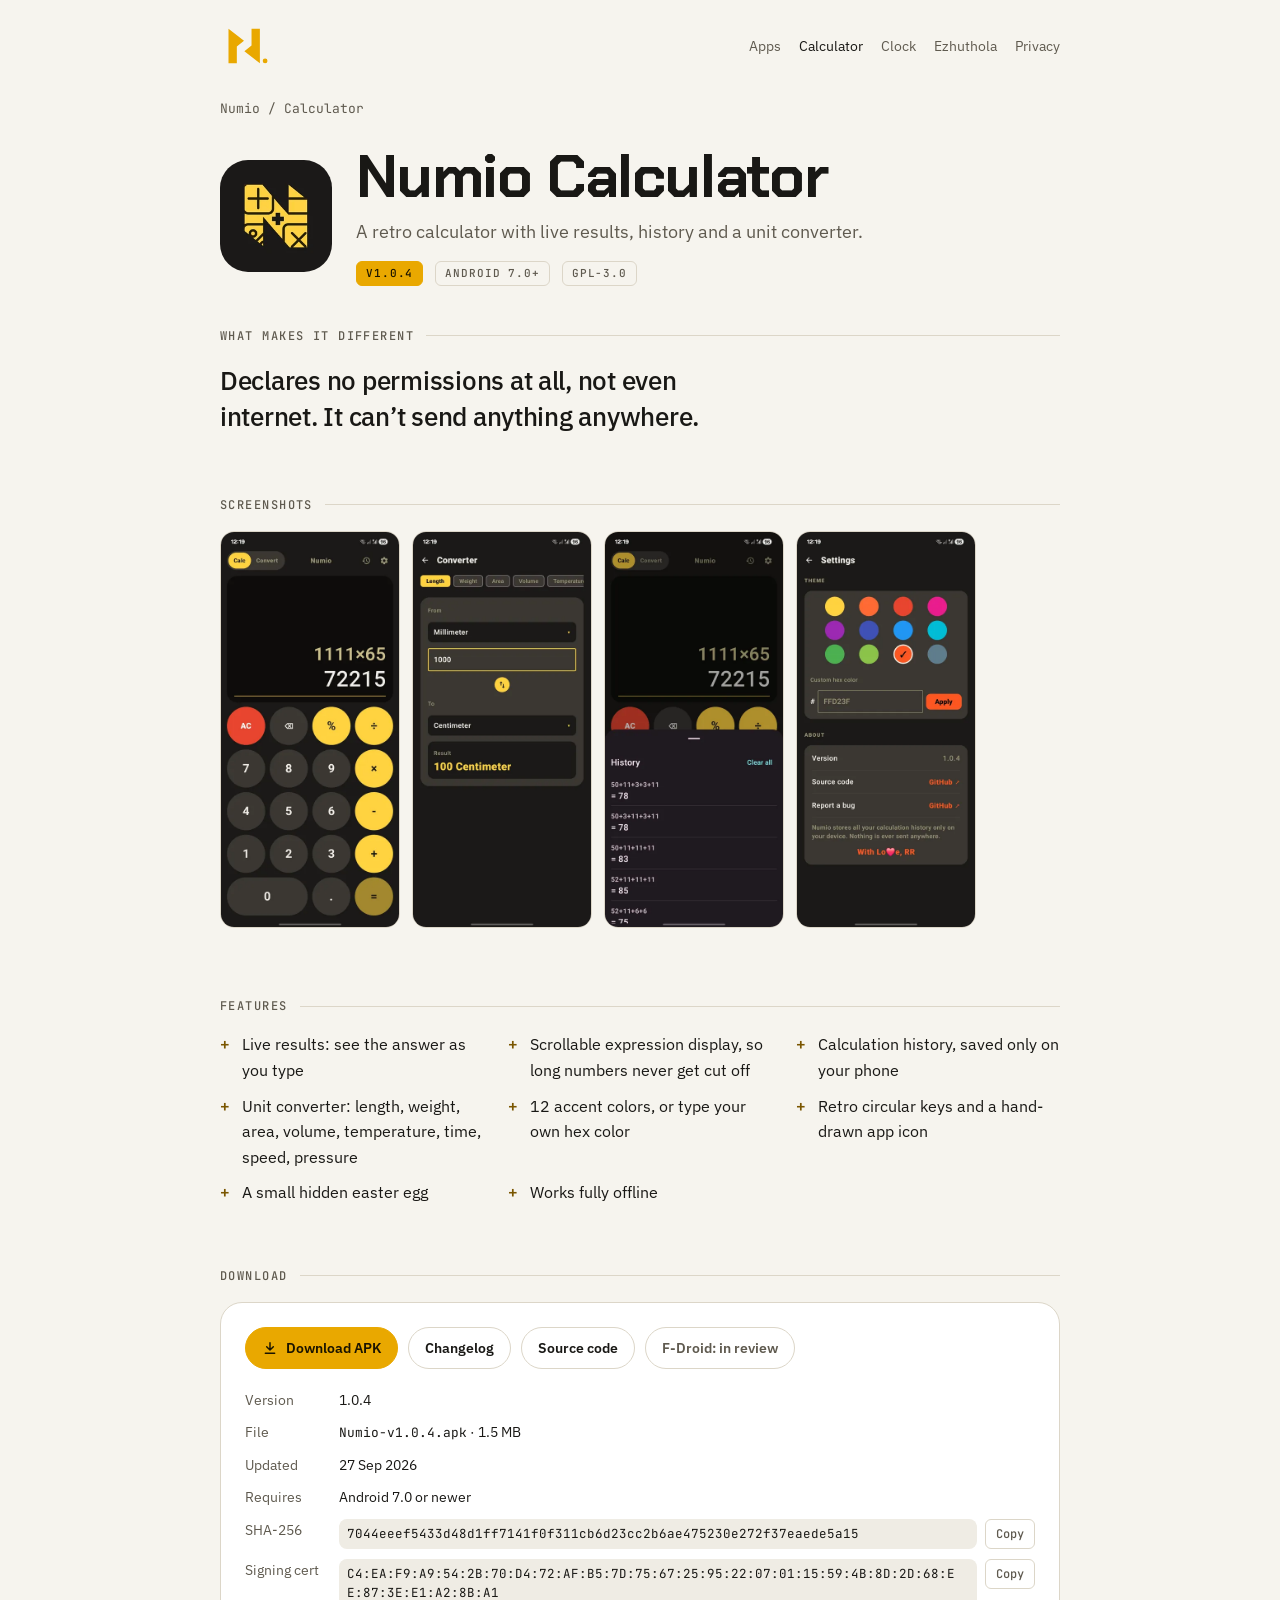
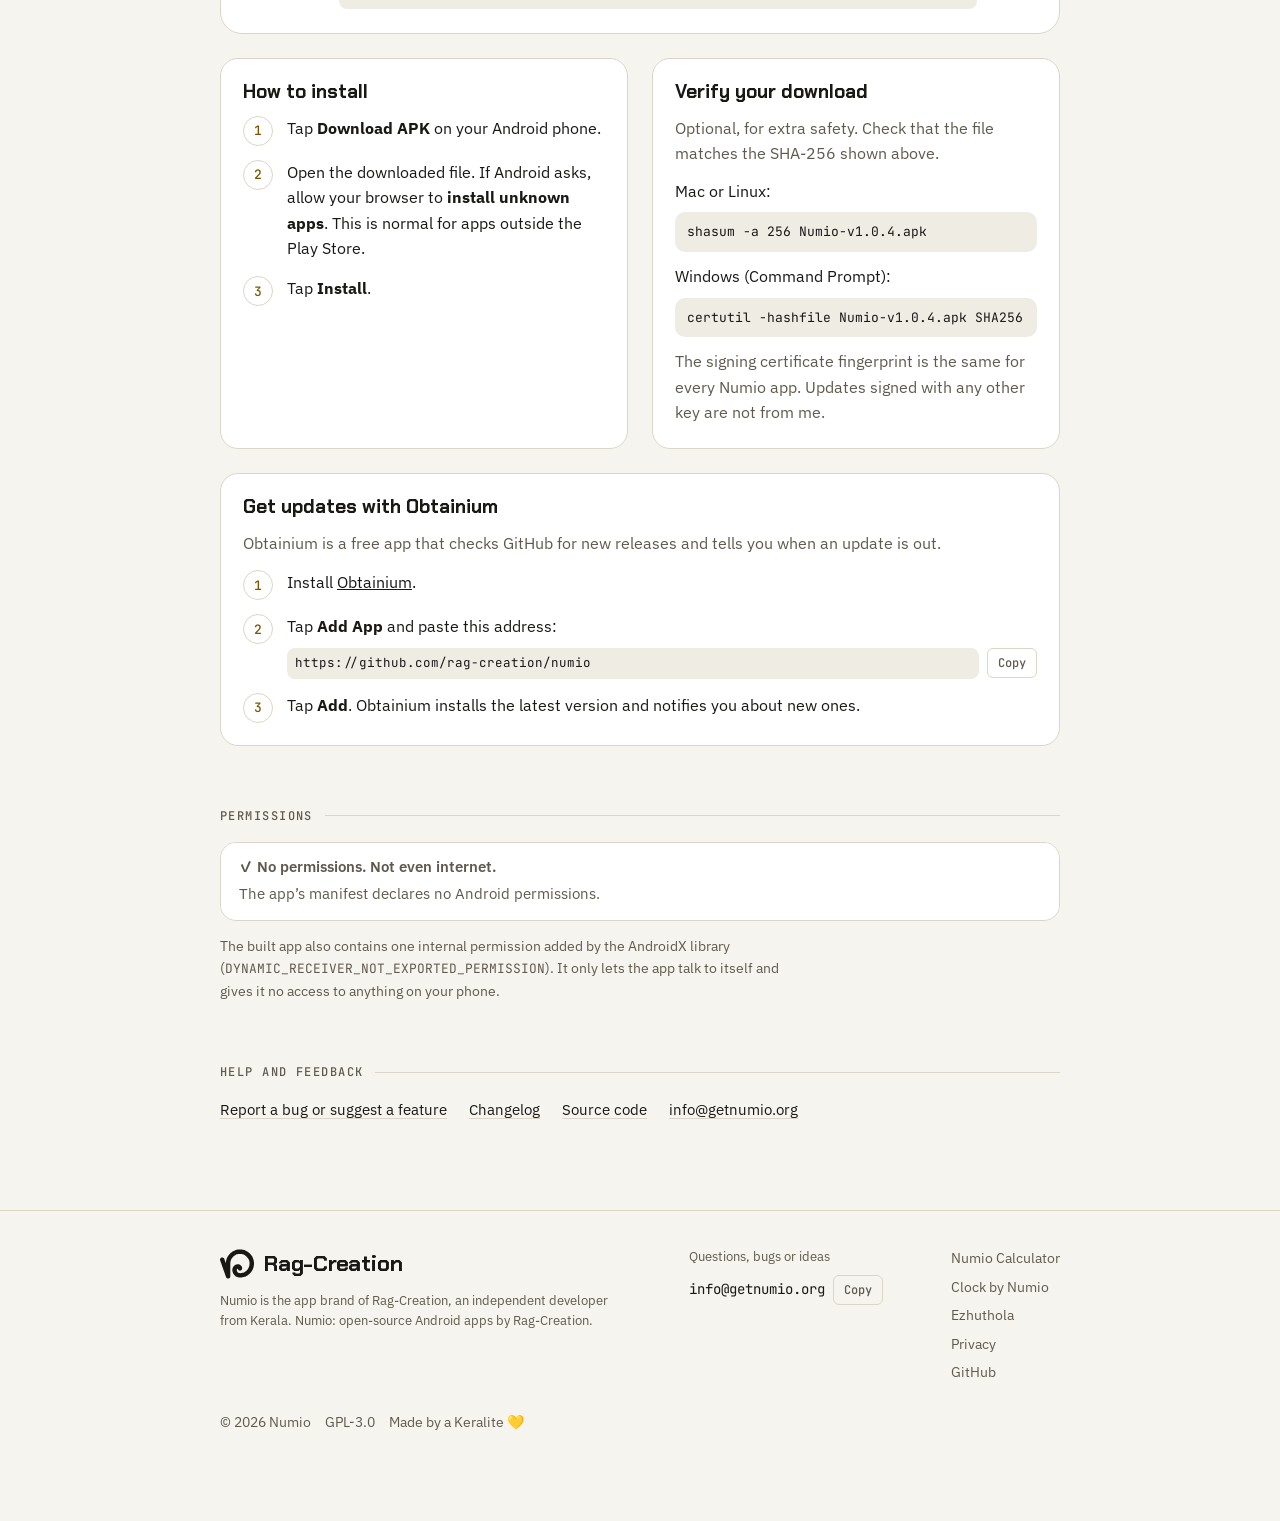
==== calculator/index.html @ f3ed6043 "Site v2: app pages, privacy, checksums, self-hosted fonts" ====
<!doctype html>
<html lang="en">
<head>
<meta charset="utf-8">
<meta name="viewport" content="width=device-width, initial-scale=1, viewport-fit=cover">
<title>Numio Calculator · Numio</title>
<meta name="description" content="A retro calculator with a dark unibody design and a yellow glow. Live results as you type, full history, and a unit converter built in. No ads, no tracking, open source (GPL-3.0).">
<meta name="theme-color" content="#0f0f0e">
<link rel="canonical" href="https://getnumio.org/calculator/">
<link rel="icon" href="/favicon.svg" type="image/svg+xml">
<link rel="icon" href="/favicon.ico" sizes="32x32">
<link rel="apple-touch-icon" href="/apple-touch-icon.png">
<meta property="og:type" content="website">
<meta property="og:site_name" content="Numio">
<meta property="og:title" content="Numio Calculator · Numio">
<meta property="og:description" content="A retro calculator with a dark unibody design and a yellow glow. Live results as you type, full history, and a unit converter built in. No ads, no tracking, open source (GPL-3.0).">
<meta property="og:url" content="https://getnumio.org/calculator/">
<meta property="og:image" content="https://getnumio.org/assets/img/og.png">
<meta property="og:image:width" content="1200">
<meta property="og:image:height" content="630">
<meta property="og:image:alt" content="Numio logo: open-source Android apps, no ads, no tracking">
<meta name="twitter:card" content="summary_large_image">
<meta name="twitter:title" content="Numio Calculator · Numio">
<meta name="twitter:description" content="A retro calculator with a dark unibody design and a yellow glow. Live results as you type, full history, and a unit converter built in. No ads, no tracking, open source (GPL-3.0).">
<meta name="twitter:image" content="https://getnumio.org/assets/img/og.png">
<link rel="preload" href="/assets/fonts/chakra-petch-700.woff" as="font" type="font/woff" crossorigin><link rel="preload" href="/assets/fonts/ibm-plex-sans.woff" as="font" type="font/woff" crossorigin>
<link rel="stylesheet" href="/assets/site.css">
<script type="application/ld+json">{"@context": "https://schema.org", "@type": "SoftwareApplication", "name": "Numio Calculator", "operatingSystem": "Android 7.0+", "applicationCategory": "UtilitiesApplication", "description": "A retro calculator with a dark unibody design and a yellow glow. Live results as you type, full history, and a unit converter built in.", "url": "https://getnumio.org/calculator/", "license": "https://www.gnu.org/licenses/gpl-3.0.html", "author": {"@type": "Person", "name": "Rag-Creation", "url": "https://github.com/rag-creation"}, "offers": {"@type": "Offer", "price": "0", "priceCurrency": "USD"}, "softwareVersion": "1.0.4", "downloadUrl": "https://github.com/rag-creation/numio/releases/latest", "fileSize": "1.5 MB", "image": "https://getnumio.org/assets/img/calculator.webp", "screenshot": ["https://getnumio.org/assets/img/calculator-1.webp", "https://getnumio.org/assets/img/calculator-2.webp", "https://getnumio.org/assets/img/calculator-3.webp", "https://getnumio.org/assets/img/calculator-4.webp"]}</script>
</head>
<body>
<a class="skip" href="#main">Skip to content</a>
<div class="wrap">
  <header class="top">
    <a class="mark" href="/" aria-label="Numio home"><svg class="nmark" viewBox="0 0 1000 1000" aria-hidden="true"><polygon points="151.7,190 428.4,404.2 300.7,507 300.7,810 151.7,810" fill="var(--amber)"/><polygon points="712.1,810 435.4,595.8 563.1,493 563.1,190 712.1,190" fill="var(--amber)"/><circle cx="805.7" cy="767.4" r="42.6" fill="var(--amber)"/></svg></a>
    <nav aria-label="Main">
      <a href="/#apps">Apps</a>
      <a href="/calculator/" aria-current="page">Calculator</a>
      <a href="/clock/">Clock</a>
      <a href="/ezhuthola/">Ezhuthola</a>
      <a href="/privacy/">Privacy</a>
    </nav>
  </header>
</div>
<main id="main">
<div class="wrap">
  <p class="crumbs"><a href="/">Numio</a> / Calculator</p>
  <section class="apphero" aria-labelledby="app-title">
    <img src="/assets/img/calculator.webp" alt="Numio Calculator app icon" width="112" height="112">
    <div>
      <h1 id="app-title">Numio Calculator</h1>
      <p>A retro calculator with live results, history and a unit converter.</p>
      <div class="app-head"><span class="status live">v1.0.4</span><span class="status">Android 7.0+</span><span class="status">GPL-3.0</span></div>
    </div>
  </section>

  <section class="block" aria-labelledby="diff-label">
    <h2 class="section-label" id="diff-label">What makes it different</h2>
    <p class="lede" style="margin:0;max-width:40ch">Declares no permissions at all, not even internet. It can’t send anything anywhere.</p>
  </section>

  <section class="block" aria-labelledby="shots-label">
    <h2 class="section-label" id="shots-label">Screenshots</h2>
    <div class="shots" tabindex="0" aria-label="Screenshots, scroll sideways"><img src="/assets/img/calculator-1.webp" alt="Calculator showing a sum with the live result above the round keys" width="432" height="960" loading="lazy"><img src="/assets/img/calculator-2.webp" alt="Calculation history screen listing earlier sums" width="432" height="960" loading="lazy"><img src="/assets/img/calculator-3.webp" alt="Unit converter screen" width="432" height="960" loading="lazy"><img src="/assets/img/calculator-4.webp" alt="Settings screen with the accent color picker" width="432" height="960" loading="lazy"></div>
  </section>

  <section class="block" aria-labelledby="feat-label">
    <h2 class="section-label" id="feat-label">Features</h2>
    <ul class="featlist"><li>Live results: see the answer as you type</li><li>Scrollable expression display, so long numbers never get cut off</li><li>Calculation history, saved only on your phone</li><li>Unit converter: length, weight, area, volume, temperature, time, speed, pressure</li><li>12 accent colors, or type your own hex color</li><li>Retro circular keys and a hand-drawn app icon</li><li>A small hidden easter egg</li><li>Works fully offline</li></ul>
  </section>

  <section class="block" id="download" aria-labelledby="dl-label">
    <h2 class="section-label" id="dl-label">Download</h2>
    <div class="dl">
      <div class="actions">
        <a class="btn primary" href="https://github.com/rag-creation/numio/releases/latest" target="_blank" rel="noopener"><svg viewBox="0 0 24 24" fill="none" stroke="currentColor" stroke-width="2.2" stroke-linecap="round" stroke-linejoin="round" aria-hidden="true"><path d="M12 4v11M7 10l5 5 5-5M5 20h14"/></svg>Download APK</a>
        <a class="btn" href="https://github.com/rag-creation/numio/releases" target="_blank" rel="noopener">Changelog</a>
        <a class="btn" href="https://github.com/rag-creation/numio" target="_blank" rel="noopener">Source code</a>
        <span class="btn ghost" aria-disabled="true">F-Droid: in review</span>
      </div>
      <dl class="facts">
        <dt>Version</dt><dd>1.0.4</dd>
        <dt>File</dt><dd><code>Numio-v1.0.4.apk</code> · 1.5 MB</dd>
        <dt>Updated</dt><dd>27 Sep 2026</dd>
        <dt>Requires</dt><dd>Android 7.0 or newer</dd>
        <dt>SHA-256</dt><dd><div class="hash"><code id="sha-calculator">7044eeef5433d48d1ff7141f0f311cb6d23cc2b6ae475230e272f37eaede5a15</code><button class="copy" data-copy="sha-calculator" type="button">Copy</button></div></dd>
        <dt>Signing cert</dt><dd><div class="hash"><code id="cert-calculator">C4:EA:F9:A9:54:2B:70:D4:72:AF:B5:7D:75:67:25:95:22:07:01:15:59:4B:8D:2D:68:EE:87:3E:E1:A2:8B:A1</code><button class="copy" data-copy="cert-calculator" type="button">Copy</button></div></dd>
      </dl>
    </div>
    <div class="twocol" style="margin-top:24px">
        <div class="card">
          <h3>How to install</h3>
          <ol class="steps">
            <li><div>Tap <strong>Download APK</strong> on your Android phone.</div></li>
            <li><div>Open the downloaded file. If Android asks, allow your browser to <strong>install unknown apps</strong>. This is normal for apps outside the Play Store.</div></li>
            <li><div>Tap <strong>Install</strong>.</div></li>
          </ol>
        </div>
        <div class="card">
          <h3>Verify your download</h3>
          <p class="muted">Optional, for extra safety. Check that the file matches the SHA-256 shown above.</p>
          <p style="margin-top:12px">Mac or Linux:</p>
          <pre class="cmd">shasum -a 256 Numio-v1.0.4.apk</pre>
          <p style="margin-top:12px">Windows (Command Prompt):</p>
          <pre class="cmd">certutil -hashfile Numio-v1.0.4.apk SHA256</pre>
          <p class="muted" style="margin-top:12px">The signing certificate fingerprint is the same for every Numio app. Updates signed with any other key are not from me.</p>
        </div>
    </div>
    <div class="twocol" style="margin-top:24px">
        <div class="card">
          <h3>Get updates with Obtainium</h3>
          <p class="muted">Obtainium is a free app that checks GitHub for new releases and tells you when an update is out.</p>
          <ol class="steps" style="margin-top:14px">
            <li><div>Install <a href="https://github.com/ImranR98/Obtainium" target="_blank" rel="noopener">Obtainium</a>.</div></li>
            <li><div>Tap <strong>Add App</strong> and paste this address:
              <div class="hash" style="margin-top:8px"><code id="obt-calculator">https://github.com/rag-creation/numio</code><button class="copy" data-copy="obt-calculator" type="button">Copy</button></div></div></li>
            <li><div>Tap <strong>Add</strong>. Obtainium installs the latest version and notifies you about new ones.</div></li>
          </ol>
        </div>
    </div>
  </section>

  <section class="block" id="permissions" aria-labelledby="perm-label">
    <h2 class="section-label" id="perm-label">Permissions</h2>
    <div class="perms"><div class="perm none"><p class="badge-ok">✓ No permissions. Not even internet.</p><p>The app’s manifest declares no Android permissions.</p></div></div><p class="note">The built app also contains one internal permission added by the AndroidX library (<code>DYNAMIC_RECEIVER_NOT_EXPORTED_PERMISSION</code>). It only lets the app talk to itself and gives it no access to anything on your phone.</p>
  </section>

  

  <section class="block" aria-labelledby="help-label">
    <h2 class="section-label" id="help-label">Help and feedback</h2>
    <div class="linkrow">
      <a href="https://github.com/rag-creation/numio/issues/new" target="_blank" rel="noopener">Report a bug or suggest a feature</a>
      <a href="https://github.com/rag-creation/numio/releases" target="_blank" rel="noopener">Changelog</a>
      <a href="https://github.com/rag-creation/numio" target="_blank" rel="noopener">Source code</a>
      <a href="mailto:info@getnumio.org">info@getnumio.org</a>
    </div>
  </section>
</div>
</main>
<footer id="contact">
  <div class="wrap">
    <div class="foot">
      <div class="foot-col">
        <a class="mark" href="https://github.com/rag-creation" target="_blank" rel="noopener" aria-label="Rag-Creation on GitHub"><svg class="flick" viewBox="0 0 200 200" aria-hidden="true"><path d="M116.6 14.5C115.4 14.5 114.1 14.6 112.8 14.6C111.5 14.7 110.2 14.7 109 14.9C107.7 15 106.4 15.2 105.2 15.4C103.9 15.5 102.6 15.6 101.4 15.8C100.1 16 98.9 16.4 97.6 16.7C96.4 16.9 95.1 17.2 93.9 17.5C92.6 17.9 91.4 18.3 90.2 18.8C89 19.2 87.8 19.7 86.7 20.2C85.5 20.7 84.3 21.2 83.1 21.7C82 22.2 80.8 22.7 79.6 23.3C78.5 23.9 77.4 24.5 76.3 25.1C75.2 25.8 74.1 26.5 73 27.2C71.9 27.9 70.9 28.6 69.8 29.3C68.8 30.1 67.8 30.9 66.8 31.7C65.8 32.5 64.8 33.3 63.8 34.1C62.9 34.9 61.9 35.8 61 36.7C60.1 37.6 59.2 38.5 58.3 39.4C57.4 40.3 56.5 41.3 55.6 42.2C54.8 43.2 54 44.1 53.1 45.1C52.3 46.1 51.6 47.2 50.8 48.2C50 49.2 49.2 50.2 48.5 51.3C47.8 52.3 47.1 53.4 46.4 54.5C45.8 55.6 45.1 56.7 44.5 57.8C43.9 58.9 43.3 60.1 42.8 61.2C42.2 62.4 41.6 63.5 41.1 64.7C40.6 65.9 40.2 67.1 39.8 68.3C39.3 69.5 38.8 70.7 38.4 71.9C38.1 73.1 37.7 74.4 37.4 75.6C37.1 76.8 36.8 78.1 36.5 79.3C36.3 80.6 36.1 81.9 35.9 83.1C35.7 84.4 35.5 85.6 35.3 86.9C35.1 88.2 35.2 89.6 34.9 90.7C34.6 91.8 34 93.6 33.6 93.4C33.1 93.3 32.7 91.1 32.2 89.9C31.8 88.7 31.3 87.5 30.9 86.3C30.5 85 30.1 83.8 29.6 82.6C29.2 81.4 28.8 80.2 28.4 79C27.9 77.8 27.5 76.6 27.1 75.4C26.7 74.2 26.3 72.9 25.8 71.8C25.3 70.6 24.8 69.4 24.1 68.3C23.5 67.2 22.7 66.1 21.8 65.2C21 64.3 20 63.5 18.9 62.8C17.8 62.2 16.6 61.6 15.3 61.4C14.1 61.1 12.8 61 11.5 61.2C10.3 61.3 9 61.6 7.8 62.1C6.6 62.6 5.5 63.3 4.5 64.1C3.6 64.9 2.8 66 2.1 67.1C1.4 68.1 0.9 69.4 0.6 70.6C0.2 71.8 -0 73.1 0 74.4C0 75.6 0.4 76.9 0.7 78.1C1 79.4 1.4 80.6 1.8 81.8C2.2 83 2.7 84.2 3.1 85.4C3.6 86.6 4 87.8 4.4 89C4.8 90.2 5.2 91.5 5.7 92.7C6.1 93.9 6.5 95.1 6.9 96.3C7.4 97.5 7.8 98.7 8.2 99.9C8.7 101.1 9.1 102.3 9.5 103.5C9.9 104.7 10.4 105.9 10.8 107.1C11.2 108.4 11.6 109.6 12.1 110.8C12.5 112 12.9 113.2 13.3 114.4C13.8 115.6 14.2 116.8 14.6 118C15 119.2 15.5 120.4 15.9 121.6C16.3 122.8 16.7 124 17.2 125.3C17.6 126.5 18 127.7 18.5 128.9C18.9 130.1 19.3 131.3 19.7 132.5C20.2 133.7 20.6 134.9 21 136.1C21.4 137.3 21.9 138.5 22.3 139.7C22.7 140.9 23.1 142.2 23.6 143.4C24 144.6 24.4 145.8 24.8 147C25.3 148.2 25.7 149.4 26.1 150.6C26.5 151.8 27 153 27.4 154.2C27.8 155.4 28.2 156.6 28.7 157.9C29.1 159.1 29.5 160.3 30 161.5C30.4 162.7 30.8 163.9 31.2 165.1C31.6 166.3 32.1 167.5 32.5 168.7C32.9 169.9 33.3 171.1 33.8 172.3C34.2 173.5 34.6 174.8 35.1 176C35.6 177.1 36.1 178.3 36.8 179.4C37.5 180.4 38.4 181.4 39.3 182.3C40.2 183.1 41.3 184 42.4 184.6C43.5 185.1 44.8 185.4 46.1 185.5C47.3 185.7 48.6 185.6 49.9 185.4C51.1 185.2 52.4 184.7 53.5 184.2C54.7 183.6 55.8 183 56.8 182.2C57.7 181.3 58.4 180.2 59 179.1C59.6 178 59.9 176.7 60.2 175.4C60.5 174.2 60.5 172.9 60.6 171.6C60.7 170.4 60.6 169.1 60.6 167.8C60.6 166.5 60.6 165.2 60.6 163.9C60.6 162.7 60.6 161.4 60.6 160.1C60.6 158.8 60.6 157.5 60.6 156.3C60.6 155 60.6 153.7 60.6 152.4C60.6 151.1 60.6 149.9 60.6 148.6C60.6 147.3 60.6 146 60.6 144.7C60.6 143.5 60.6 142.2 60.6 140.9C60.6 139.6 60.6 138.3 60.6 137.1C60.6 135.8 60.6 134.5 60.6 133.2C60.6 131.9 60.6 130.7 60.6 129.4C60.6 128.1 60.6 126.8 60.6 125.5C60.6 124.3 60.6 123 60.6 121.7C60.6 120.4 60.6 119.1 60.6 117.9C60.6 116.6 60.6 115.3 60.6 114C60.6 112.7 60.6 111.5 60.6 110.2C60.6 108.9 60.6 107.6 60.6 106.3C60.6 105.1 60.6 103.8 60.6 102.5C60.6 101.2 60.6 99.9 60.6 98.7C60.6 97.4 60.7 96.1 60.8 94.8C60.9 93.5 60.9 92.3 61 91C61.1 89.7 61.2 88.4 61.4 87.2C61.6 85.9 62 84.7 62.4 83.5C62.8 82.2 63.2 81 63.5 79.8C63.9 78.6 64.2 77.3 64.7 76.1C65.1 74.9 65.7 73.8 66.2 72.6C66.8 71.5 67.4 70.3 68 69.2C68.7 68.1 69.3 67 70 65.9C70.7 64.9 71.6 63.9 72.4 62.9C73.2 61.9 74 60.9 74.9 60C75.7 59 76.5 58 77.4 57.1C78.3 56.2 79.3 55.4 80.2 54.5C81.2 53.6 82.1 52.7 83.1 51.9C84.1 51.1 85.1 50.3 86.2 49.7C87.3 49 88.4 48.4 89.5 47.8C90.7 47.2 91.8 46.6 92.9 46C94.1 45.4 95.2 44.8 96.4 44.4C97.6 43.9 98.8 43.5 100.1 43.2C101.3 42.8 102.5 42.4 103.8 42.1C105 41.8 106.2 41.6 107.5 41.4C108.8 41.2 110.1 41.1 111.3 41C112.6 40.8 113.9 40.6 115.1 40.5C116.4 40.5 117.7 40.5 119 40.5C120.3 40.6 121.5 40.8 122.8 40.9C124.1 41.1 125.4 41.1 126.6 41.3C127.9 41.5 129.2 41.7 130.4 42C131.6 42.3 132.9 42.7 134.1 43C135.3 43.4 136.6 43.7 137.8 44.2C139 44.6 140.1 45.2 141.2 45.8C142.4 46.3 143.5 47 144.6 47.6C145.8 48.2 146.9 48.7 148 49.4C149.1 50.1 150.2 50.8 151.2 51.6C152.2 52.4 153.1 53.3 154 54.1C155 55 156 55.8 156.9 56.7C157.8 57.6 158.6 58.6 159.5 59.6C160.3 60.5 161.1 61.5 161.9 62.5C162.7 63.5 163.6 64.5 164.3 65.5C165.1 66.6 165.7 67.7 166.3 68.8C167 69.9 167.6 71 168.2 72.1C168.7 73.3 169.3 74.4 169.8 75.6C170.3 76.8 170.6 78.1 171 79.3C171.4 80.5 171.8 81.7 172.1 82.9C172.5 84.2 172.9 85.4 173.1 86.7C173.4 87.9 173.4 89.2 173.6 90.5C173.7 91.7 173.8 93 173.9 94.3C173.9 95.6 174 96.9 174 98.1C173.9 99.4 173.8 100.7 173.7 102C173.6 103.2 173.4 104.5 173.3 105.8C173.1 107 172.9 108.3 172.6 109.6C172.4 110.8 171.9 112 171.6 113.2C171.2 114.5 170.9 115.7 170.5 116.9C170 118.1 169.5 119.3 169 120.5C168.4 121.6 167.8 122.7 167.2 123.9C166.6 125 166.1 126.2 165.4 127.3C164.7 128.3 164 129.4 163.2 130.4C162.4 131.4 161.6 132.4 160.8 133.4C160 134.4 159.2 135.4 158.4 136.4C157.5 137.3 156.6 138.2 155.6 139C154.7 139.9 153.6 140.7 152.7 141.5C151.7 142.3 150.7 143.2 149.7 143.9C148.7 144.7 147.6 145.3 146.5 146C145.4 146.7 144.2 147.2 143.1 147.8C142 148.4 140.9 149.1 139.7 149.6C138.5 150.2 137.4 150.7 136.2 151.1C134.9 151.5 133.7 151.8 132.4 152.1C131.2 152.4 130 152.8 128.7 153.1C127.5 153.3 126.2 153.5 124.9 153.6C123.7 153.7 122.4 153.7 121.1 153.8C119.8 153.8 118.5 153.9 117.3 153.8C116 153.8 114.7 153.7 113.4 153.4C112.2 153.1 111 152.8 109.8 152.3C108.6 151.8 107.4 151.2 106.4 150.5C105.4 149.8 104.4 148.8 103.6 147.9C102.7 146.9 102 145.9 101.3 144.8C100.6 143.7 100 142.6 99.6 141.4C99.1 140.2 98.8 138.9 98.7 137.7C98.5 136.4 98.4 135 98.6 133.8C98.9 132.6 99.4 131.3 100.2 130.4C101 129.5 102.5 128.2 103.3 128.4C104.2 128.5 104.8 130.2 105.5 131.2C106.2 132.3 106.7 133.5 107.5 134.5C108.3 135.5 109.3 136.4 110.3 137.1C111.4 137.8 112.6 138.3 113.8 138.6C115 139 116.3 139 117.6 139C118.9 139 120.2 138.9 121.4 138.5C122.6 138.1 123.8 137.5 124.8 136.7C125.8 136 126.8 135 127.5 134C128.3 133 128.9 131.8 129.3 130.7C129.7 129.5 130 128.2 130.1 126.9C130.2 125.6 130.2 124.3 130 123.1C129.9 121.8 129.6 120.5 129.3 119.3C128.9 118.1 128.5 116.9 127.9 115.7C127.4 114.6 126.7 113.5 126 112.4C125.2 111.4 124.4 110.4 123.5 109.5C122.6 108.5 121.7 107.6 120.7 106.8C119.7 106 118.6 105.3 117.5 104.7C116.4 104.1 115.2 103.5 114.1 103.1C112.9 102.6 111.6 102.3 110.4 102C109.1 101.8 107.8 101.7 106.5 101.7C105.3 101.7 104 101.8 102.7 101.9C101.4 102.1 100.2 102.2 98.9 102.5C97.7 102.8 96.4 103.1 95.2 103.5C94 103.9 92.8 104.3 91.6 104.9C90.4 105.4 89.3 106 88.2 106.6C87.1 107.3 86.1 108.1 85.1 108.9C84.1 109.7 83.1 110.5 82.2 111.4C81.3 112.3 80.5 113.3 79.7 114.3C78.9 115.3 78.1 116.3 77.4 117.4C76.7 118.5 76.1 119.6 75.6 120.8C75.1 121.9 74.7 123.2 74.3 124.4C73.9 125.6 73.4 126.8 73.2 128.1C72.9 129.3 72.8 130.6 72.7 131.9C72.6 133.1 72.6 134.4 72.6 135.7C72.6 137 72.7 138.3 72.9 139.5C73 140.8 73.1 142.1 73.3 143.3C73.6 144.6 73.9 145.8 74.3 147.1C74.6 148.3 74.9 149.6 75.4 150.7C75.8 151.9 76.3 153.1 76.9 154.3C77.5 155.4 78.1 156.6 78.7 157.6C79.4 158.7 80.1 159.8 80.8 160.9C81.6 161.9 82.4 162.9 83.2 163.8C84 164.8 84.8 165.9 85.7 166.8C86.6 167.7 87.6 168.5 88.6 169.3C89.6 170.1 90.5 171 91.6 171.7C92.6 172.5 93.7 173.1 94.8 173.8C95.9 174.4 97 175.1 98.2 175.6C99.3 176.2 100.5 176.7 101.7 177.1C102.9 177.6 104.2 177.9 105.4 178.2C106.6 178.6 107.9 178.9 109.1 179.2C110.4 179.4 111.7 179.4 112.9 179.5C114.2 179.6 115.5 179.7 116.8 179.8C118 179.8 119.3 179.7 120.6 179.7C121.9 179.6 123.2 179.6 124.4 179.5C125.7 179.4 127 179.3 128.3 179.2C129.5 179 130.8 178.8 132.1 178.6C133.3 178.4 134.6 178.1 135.8 177.8C137.1 177.5 138.3 177.1 139.5 176.8C140.7 176.4 142 176 143.2 175.7C144.4 175.3 145.6 174.9 146.8 174.4C148 174 149.2 173.5 150.4 173C151.6 172.5 152.8 172 153.9 171.4C155.1 170.9 156.2 170.3 157.3 169.7C158.4 169 159.5 168.4 160.6 167.7C161.7 167 162.8 166.3 163.8 165.6C164.8 164.8 165.8 164 166.8 163.2C167.9 162.5 168.9 161.7 169.9 160.9C170.9 160.1 171.8 159.2 172.7 158.3C173.7 157.5 174.6 156.6 175.6 155.7C176.5 154.8 177.3 153.8 178.2 152.9C179.1 152 180 151 180.8 150.1C181.6 149.1 182.4 148.1 183.2 147.1C184 146.1 184.8 145.1 185.5 144C186.2 143 186.9 141.9 187.6 140.8C188.3 139.7 189 138.6 189.6 137.5C190.2 136.4 190.8 135.3 191.4 134.1C192 133 192.5 131.8 193.1 130.7C193.6 129.5 194.1 128.3 194.5 127.1C195 125.9 195.4 124.7 195.8 123.5C196.3 122.3 196.7 121.1 197 119.9C197.3 118.6 197.6 117.4 197.9 116.1C198.2 114.9 198.5 113.6 198.7 112.4C198.9 111.1 199 109.8 199.1 108.6C199.3 107.3 199.5 106 199.6 104.7C199.7 103.5 199.8 102.2 199.9 100.9C199.9 99.6 200 98.3 200 97.1C200 95.8 199.9 94.5 199.9 93.2C199.8 92 199.8 90.7 199.6 89.4C199.5 88.1 199.3 86.9 199.1 85.6C199 84.3 198.8 83 198.6 81.8C198.4 80.5 198.1 79.3 197.8 78C197.6 76.8 197.3 75.5 197 74.3C196.6 73.1 196.2 71.9 195.8 70.6C195.3 69.4 194.9 68.2 194.4 67C194 65.8 193.5 64.7 192.9 63.5C192.4 62.3 191.9 61.2 191.3 60C190.7 58.9 190.1 57.7 189.5 56.6C188.9 55.5 188.2 54.4 187.5 53.3C186.8 52.3 186.1 51.2 185.4 50.2C184.6 49.1 183.8 48.1 183 47.1C182.2 46.1 181.5 45.1 180.6 44.1C179.8 43.2 178.9 42.2 178.1 41.3C177.2 40.3 176.3 39.4 175.4 38.5C174.5 37.6 173.5 36.7 172.6 35.9C171.7 35 170.7 34.1 169.8 33.3C168.8 32.4 167.8 31.6 166.8 30.9C165.8 30.1 164.8 29.3 163.7 28.6C162.7 27.8 161.6 27.2 160.5 26.5C159.4 25.8 158.3 25.1 157.2 24.5C156.1 23.9 154.9 23.3 153.8 22.8C152.6 22.2 151.4 21.7 150.3 21.2C149.1 20.7 147.9 20.2 146.7 19.7C145.5 19.2 144.3 18.8 143.1 18.3C141.9 17.9 140.7 17.5 139.5 17.2C138.2 16.9 137 16.6 135.7 16.4C134.5 16.1 133.2 15.8 132 15.6C130.7 15.4 129.4 15.3 128.1 15.2C126.9 15 125.6 14.8 124.3 14.7C123 14.6 121.8 14.6 120.5 14.6C119.2 14.5 117.9 14.5 116.6 14.5Z" fill="currentColor"/></svg><span>Rag-Creation</span></a>
        <small style="margin-top:10px">Numio is the app brand of Rag-Creation, an independent developer from Kerala. Numio: open-source Android apps by Rag-Creation.</small>
      </div>
      <div class="foot-col">
        <small>Questions, bugs or ideas</small>
        <div class="email"><code id="mail">info@getnumio.org</code><button class="copy" data-copy="mail" type="button">Copy</button></div>
      </div>
      <nav class="foot-links" aria-label="Footer">
        <a href="/calculator/">Numio Calculator</a>
        <a href="/clock/">Clock by Numio</a>
        <a href="/ezhuthola/">Ezhuthola</a>
        <a href="/privacy/">Privacy</a>
        <a href="https://github.com/rag-creation" target="_blank" rel="noopener">GitHub</a>
      </nav>
    </div>
    <div class="made">
      <span>&copy; 2026 <button id="brand" type="button" aria-label="Numio">Numio</button></span>
      <span>GPL-3.0</span>
      <span>Made by a Keralite 💛</span>
    </div>
    <div id="egg" aria-live="polite"></div>
  </div>
</footer>
<script src="/assets/site.js" defer></script>
</body>
</html>
---- assets/site.css ----
/* Numio site. Layout: one narrow column, like a phone display. Dark-first, yellow accent. */
@font-face { font-family: "Chakra Petch"; src: url("fonts/chakra-petch-600.woff") format("woff"); font-weight: 600; font-display: swap; }
@font-face { font-family: "Chakra Petch"; src: url("fonts/chakra-petch-700.woff") format("woff"); font-weight: 700; font-display: swap; }
@font-face { font-family: "IBM Plex Sans"; src: url("fonts/ibm-plex-sans.woff") format("woff"); font-weight: 100 700; font-display: swap; }
@font-face { font-family: "JetBrains Mono"; src: url("fonts/jetbrains-mono.woff") format("woff"); font-weight: 100 800; font-display: swap; }

:root {
  --bg: #0f0f0e;
  --panel: #191816;
  --panel-2: #211f1c;
  --line: #2e2b27;
  --fg: #f1eee6;
  --muted: #a8a397;
  --amber: #ffc21a;
  --amber-text: #ffc21a;
  --amber-ink: #1a1400;
  --glow: rgba(255, 194, 26, .35);
  --ok: #7fd18b;
  --display: "Chakra Petch", "Helvetica Neue", Arial, sans-serif;
  --body: "IBM Plex Sans", system-ui, -apple-system, sans-serif;
  --mono: "JetBrains Mono", ui-monospace, Menlo, monospace;
  color-scheme: dark;
}
@media (prefers-color-scheme: light) {
  :root:not([data-theme="dark"]) {
    --bg: #f6f4ee; --panel: #ffffff; --panel-2: #efece4; --line: #dcd6c8; --fg: #191815; --muted: #5f5a4f;
    --amber: #e9a800; --amber-text: #7a5600; --amber-ink: #1a1400; --glow: rgba(233, 168, 0, .28); --ok: #2f7a3b; color-scheme: light;
  }
}
:root[data-theme="light"] {
  --bg: #f6f4ee; --panel: #ffffff; --panel-2: #efece4; --line: #dcd6c8; --fg: #191815; --muted: #5f5a4f;
  --amber: #e9a800; --amber-text: #7a5600; --amber-ink: #1a1400; --glow: rgba(233, 168, 0, .28); --ok: #2f7a3b; color-scheme: light;
}

* { box-sizing: border-box; }
html { scroll-behavior: smooth; }
body { margin: 0; background: var(--bg); color: var(--fg); font: 400 16px/1.6 var(--body); -webkit-font-smoothing: antialiased; }
.wrap { max-width: 880px; margin: 0 auto; padding-inline: 20px; }
a { color: inherit; }
a:hover { color: var(--amber-text); }
:focus-visible { outline: 2px solid var(--amber); outline-offset: 3px; border-radius: 6px; }
.skip { position: absolute; left: -9999px; top: 8px; background: var(--amber); color: var(--amber-ink); padding: 8px 12px; border-radius: 8px; font-weight: 600; z-index: 10; }
.skip:focus { left: 12px; }
img { max-width: 100%; }
code, kbd { font-family: var(--mono); font-size: .92em; }

/* Top bar */
.top { display: flex; align-items: center; justify-content: space-between; gap: 16px; padding-block: 18px; }
.mark { display: flex; align-items: center; gap: 10px; text-decoration: none; }
.nmark { width: 56px; height: 56px; display: block; flex: none; }
.flick { width: 34px; height: 34px; display: block; flex: none; color: var(--fg); }
.mark span { font: 700 22px/1 var(--display); letter-spacing: -.01em; }
.top nav { display: flex; flex-wrap: wrap; gap: 4px 18px; font-size: 14px; color: var(--muted); justify-content: flex-end; }
.top nav a { text-decoration: none; padding-block: 6px; }
.top nav a:hover, .top nav a[aria-current="page"] { color: var(--fg); }

/* Home hero */
.hero { padding-block: 44px 64px; }
.readout { font: 400 14px/1.4 var(--mono); color: var(--muted); text-align: right; letter-spacing: .02em; margin-bottom: 8px; }
.readout b { color: var(--amber-text); font-weight: 500; }
.hero h1 { margin: 0; text-align: right; font: 700 clamp(64px, 17vw, 168px)/.9 var(--display); letter-spacing: -.02em; }
h1 .hn { height: .7em; width: auto; fill: var(--amber); display: inline-block; vertical-align: baseline; margin-right: .06em; }
h1 .umio { display: inline-block; white-space: nowrap; vertical-align: baseline; }
h1 .dot { display: inline-block; width: .1em; height: .1em; border-radius: 50%; background: var(--amber); margin-left: .05em; vertical-align: baseline; }
#wordmark { cursor: pointer; -webkit-tap-highlight-color: transparent; }
#wordmark .umio { clip-path: inset(0 0 0 0); transition: clip-path .8s cubic-bezier(.75,0,.2,1), opacity .5s ease .25s; }
#wordmark.logo .umio { clip-path: inset(0 100% 0 0); opacity: 0; transition: clip-path .8s cubic-bezier(.75,0,.2,1), opacity .5s ease .15s; }
#wordmark .dot { position: relative; transition: transform .8s cubic-bezier(.75,0,.2,1); }
#wordmark.logo .dot { transform: translateX(calc(-1 * var(--umio-w, 0px))) scale(1.25); }
.underline { height: 3px; margin-top: 18px; background: var(--amber); box-shadow: 0 0 18px 2px var(--glow); border-radius: 2px; }
.lede { margin: 32px 0 0; max-width: 34ch; font: 500 clamp(20px, 3.4vw, 26px)/1.4 var(--body); letter-spacing: -.01em; text-wrap: balance; }
.sublede { margin: 12px 0 0; color: var(--muted); max-width: 52ch; }
.pledge { display: flex; flex-wrap: wrap; gap: 8px; margin: 24px 0 0; padding: 0; list-style: none; }
.pledge li { font: 500 12px/1 var(--mono); text-transform: uppercase; letter-spacing: .08em; border: 1px solid var(--line); border-radius: 999px; padding: 9px 13px; color: var(--muted); }

/* Sections */
section { scroll-margin-top: 16px; }
.section-label { font: 500 12px/1 var(--mono); text-transform: uppercase; letter-spacing: .12em; color: var(--muted); display: flex; align-items: center; gap: 12px; margin: 0 0 20px; }
.section-label::after { content: ""; flex: 1; height: 1px; background: var(--line); }
.block { padding-bottom: 64px; }
h2.title { font: 700 clamp(26px, 5vw, 34px)/1.15 var(--display); margin: 0 0 12px; letter-spacing: -.01em; text-wrap: balance; }
h3 { font: 700 22px/1.2 var(--display); margin: 0; }
p { margin: 0; }
.muted { color: var(--muted); }
.prose { max-width: 62ch; display: grid; gap: 14px; }
.prose h2 { font: 700 24px/1.2 var(--display); margin: 20px 0 0; }
.prose ul { margin: 0; padding-left: 20px; display: grid; gap: 6px; }

/* Flagship band (Ezhuthola) */
.flagship { background: var(--panel); border: 1px solid var(--line); border-radius: 24px; padding: 28px; display: grid; grid-template-columns: 96px 1fr; gap: 24px; position: relative; overflow: hidden; }
.flagship::before { content: ""; position: absolute; inset: 0 0 auto 0; height: 3px; background: var(--amber); box-shadow: 0 0 18px 2px var(--glow); }
.flagship > div { min-width: 0; }
.flagship img { width: 96px; height: 96px; border-radius: 24px; display: block; }
.flagship h3 { font-size: clamp(28px, 5vw, 36px); }
.flagship .ml { font-family: "Noto Sans Malayalam", "Manjari", sans-serif; color: var(--muted); font-size: 18px; margin-left: 6px; font-weight: 400; }
.flagship p { margin-top: 10px; color: var(--muted); max-width: 60ch; }
.flagship p strong { color: var(--fg); font-weight: 600; }
.eyebrow { font: 500 11px/1 var(--mono); text-transform: uppercase; letter-spacing: .12em; color: var(--amber-text); margin-bottom: 10px; display: block; }

/* App cards */
.apps { display: grid; gap: 16px; }
.app { background: var(--panel); border: 1px solid var(--line); border-radius: 22px; padding: 24px; display: grid; grid-template-columns: 76px 1fr; gap: 20px; align-items: start; }
.app img.icon { width: 76px; height: 76px; border-radius: 20px; display: block; }
.app > div { min-width: 0; }
.app-head { display: flex; flex-wrap: wrap; align-items: baseline; gap: 8px 12px; }
.app h3 { font-size: 26px; }
.app h3 a { text-decoration: none; }
.app p { margin-top: 8px; color: var(--muted); max-width: 60ch; }
.diff { margin-top: 12px; padding-left: 12px; border-left: 2px solid var(--amber); font-size: 15px; max-width: 60ch; }
.status { font: 500 11px/1 var(--mono); text-transform: uppercase; letter-spacing: .08em; padding: 6px 9px; border-radius: 6px; border: 1px solid var(--line); color: var(--muted); white-space: nowrap; }
.status.live { background: var(--amber); color: var(--amber-ink); border-color: var(--amber); }
.feats { margin: 14px 0 0; padding: 0; list-style: none; display: flex; flex-wrap: wrap; gap: 6px 16px; font-size: 14px; }
.feats li::before { content: "+ "; color: var(--amber-text); font-family: var(--mono); }
.actions { display: flex; flex-wrap: wrap; gap: 10px; margin-top: 20px; }
.btn { display: inline-flex; align-items: center; gap: 8px; text-decoration: none; font: 600 14px/1 var(--body); padding: 12px 16px; border-radius: 999px; border: 1px solid var(--line); background: transparent; color: var(--fg); cursor: pointer; }
.btn:hover { border-color: var(--muted); color: var(--fg); }
.btn.primary { background: var(--amber); color: var(--amber-ink); border-color: var(--amber); }
.btn.primary:hover { filter: brightness(1.06); color: var(--amber-ink); }
.btn.ghost { color: var(--muted); cursor: default; }
.btn svg { width: 16px; height: 16px; flex: none; }
.soon { display: grid; grid-template-columns: repeat(auto-fit, minmax(240px, 1fr)); gap: 16px; }
.soon .app { grid-template-columns: 1fr; border-style: dashed; background: transparent; }
.soon .app h3 { font-size: 21px; }

/* Why */
.why { display: grid; grid-template-columns: repeat(auto-fit, minmax(240px, 1fr)); gap: 28px; }
.why h3 { font-size: 19px; margin-bottom: 6px; }
.why p { color: var(--muted); font-size: 15px; }

/* App page */
.crumbs { font: 400 13px/1.4 var(--mono); color: var(--muted); margin-top: 8px; }
.crumbs a { text-decoration: none; }
.apphero { padding-block: 28px 44px; display: grid; grid-template-columns: 112px 1fr; gap: 24px; align-items: center; }
.apphero img { width: 112px; height: 112px; border-radius: 28px; display: block; }
.apphero > div { min-width: 0; }
.apphero h1 { margin: 0; font: 700 clamp(36px, 8vw, 60px)/1 var(--display); letter-spacing: -.02em; text-wrap: balance; }
.apphero p { margin-top: 12px; color: var(--muted); font-size: 18px; max-width: 52ch; }
.apphero .app-head { margin-top: 14px; }

.dl { background: var(--panel); border: 1px solid var(--line); border-radius: 22px; padding: 24px; display: grid; gap: 20px; }
.dl .actions { margin-top: 0; }
.facts { display: grid; grid-template-columns: max-content 1fr; gap: 10px 20px; margin: 0; font-size: 14px; }
.facts dt { color: var(--muted); }
.facts dd { margin: 0; min-width: 0; font-variant-numeric: tabular-nums; }
.hash { display: flex; align-items: flex-start; gap: 8px; flex-wrap: wrap; }
.hash code { font-size: 12.5px; line-height: 1.5; word-break: break-all; color: var(--fg); background: var(--panel-2); padding: 6px 8px; border-radius: 8px; flex: 1 1 260px; min-width: 0; }
.copy { font: 500 12px/1 var(--mono); padding: 8px 10px; border-radius: 6px; border: 1px solid var(--line); background: transparent; color: var(--muted); cursor: pointer; white-space: nowrap; }
.copy:hover { color: var(--fg); border-color: var(--muted); }

.shots { display: flex; gap: 12px; overflow-x: auto; padding-bottom: 8px; scroll-snap-type: x mandatory; }
.shots img { width: 180px; height: auto; border-radius: 14px; border: 1px solid var(--line); flex: none; scroll-snap-align: start; background: var(--panel); }

.featlist { margin: 0; padding: 0; list-style: none; display: grid; grid-template-columns: repeat(auto-fit, minmax(240px, 1fr)); gap: 10px 24px; }
.featlist li { padding-left: 22px; position: relative; }
.featlist li::before { content: "+"; position: absolute; left: 0; color: var(--amber-text); font-family: var(--mono); font-weight: 500; }

.perms { display: grid; gap: 0; border: 1px solid var(--line); border-radius: 16px; overflow: hidden; }
.perm { display: grid; grid-template-columns: minmax(0, 260px) 1fr; gap: 6px 20px; padding: 14px 18px; border-top: 1px solid var(--line); background: var(--panel); }
.perm:first-child { border-top: 0; }
.perm code { font-size: 12.5px; color: var(--amber-text); word-break: break-word; }
.perm p { color: var(--muted); font-size: 15px; }
.perm.none { grid-template-columns: 1fr; }
.perm.none strong { color: var(--fg); }
.note { margin-top: 14px; font-size: 14px; color: var(--muted); max-width: 70ch; }
.badge-ok { display: inline-flex; align-items: center; gap: 8px; font: 600 14px/1.3 var(--body); color: var(--ok); }

.steps { margin: 0; padding: 0; list-style: none; counter-reset: s; display: grid; gap: 14px; }
.steps li { counter-increment: s; display: grid; grid-template-columns: 32px 1fr; gap: 12px; align-items: start; }
.steps li::before { content: counter(s); width: 28px; height: 28px; border-radius: 50%; border: 1px solid var(--line); display: grid; place-items: center; font: 500 13px/1 var(--mono); color: var(--amber-text); }
.steps li > div { min-width: 0; }
.twocol { display: grid; grid-template-columns: repeat(auto-fit, minmax(300px, 1fr)); gap: 24px; }
.card { background: var(--panel); border: 1px solid var(--line); border-radius: 18px; padding: 22px; min-width: 0; }
.card h3 { font-size: 19px; margin-bottom: 12px; }
pre.cmd { margin: 8px 0 0; background: var(--panel-2); border-radius: 10px; padding: 10px 12px; overflow-x: auto; font: 400 13px/1.5 var(--mono); }
.linkrow { display: flex; flex-wrap: wrap; gap: 10px 22px; font-size: 15px; }
.linkrow a { text-decoration-color: var(--line); text-underline-offset: 3px; }

/* Footer */
footer { border-top: 1px solid var(--line); padding-block: 36px 48px; margin-top: 24px; }
.foot { display: flex; flex-wrap: wrap; justify-content: space-between; gap: 28px; }
.foot-col { min-width: 0; max-width: 40ch; }
.foot small { display: block; color: var(--muted); font-size: 13px; line-height: 1.5; }
.foot-links { display: grid; gap: 6px; font-size: 14px; }
.foot-links a { color: var(--muted); text-decoration: none; }
.foot-links a:hover { color: var(--fg); }
.email { display: flex; align-items: center; gap: 8px; margin-top: 8px; flex-wrap: wrap; }
.email code { font: 400 14px/1.4 var(--mono); word-break: break-all; user-select: all; }
.made { margin-top: 28px; color: var(--muted); font-size: 14px; display: flex; flex-wrap: wrap; gap: 6px 14px; align-items: center; }
#brand { background: none; border: 0; color: inherit; font: inherit; padding: 0; cursor: default; }
#egg { font: 600 18px/1.4 var(--display); color: var(--amber-text); min-height: 1.4em; margin-top: 14px; }

/* 404 */
.lost { padding-block: 64px 96px; display: grid; gap: 18px; justify-items: start; }
.lost .big { font: 700 clamp(80px, 22vw, 180px)/.9 var(--display); letter-spacing: -.03em; }
.lost .big span { color: var(--amber-text); }

@media (max-width: 560px) {
  .top nav { gap: 2px 14px; font-size: 13px; }
  .nmark { width: 44px; height: 44px; }
  .hero { padding-block: 28px 52px; }
  .app, .flagship { grid-template-columns: 1fr; padding: 20px; }
  .app img.icon { width: 64px; height: 64px; border-radius: 16px; }
  .flagship img { width: 80px; height: 80px; border-radius: 20px; }
  .apphero { grid-template-columns: 1fr; gap: 16px; padding-top: 16px; }
  .apphero img { width: 88px; height: 88px; border-radius: 22px; }
  .facts { grid-template-columns: 1fr; gap: 2px; }
  .facts dd { margin-bottom: 10px; }
  .perm { grid-template-columns: 1fr; }
  .shots img { width: 150px; }
}
@media (prefers-reduced-motion: reduce) { html { scroll-behavior: auto; } * { transition: none !important; } }
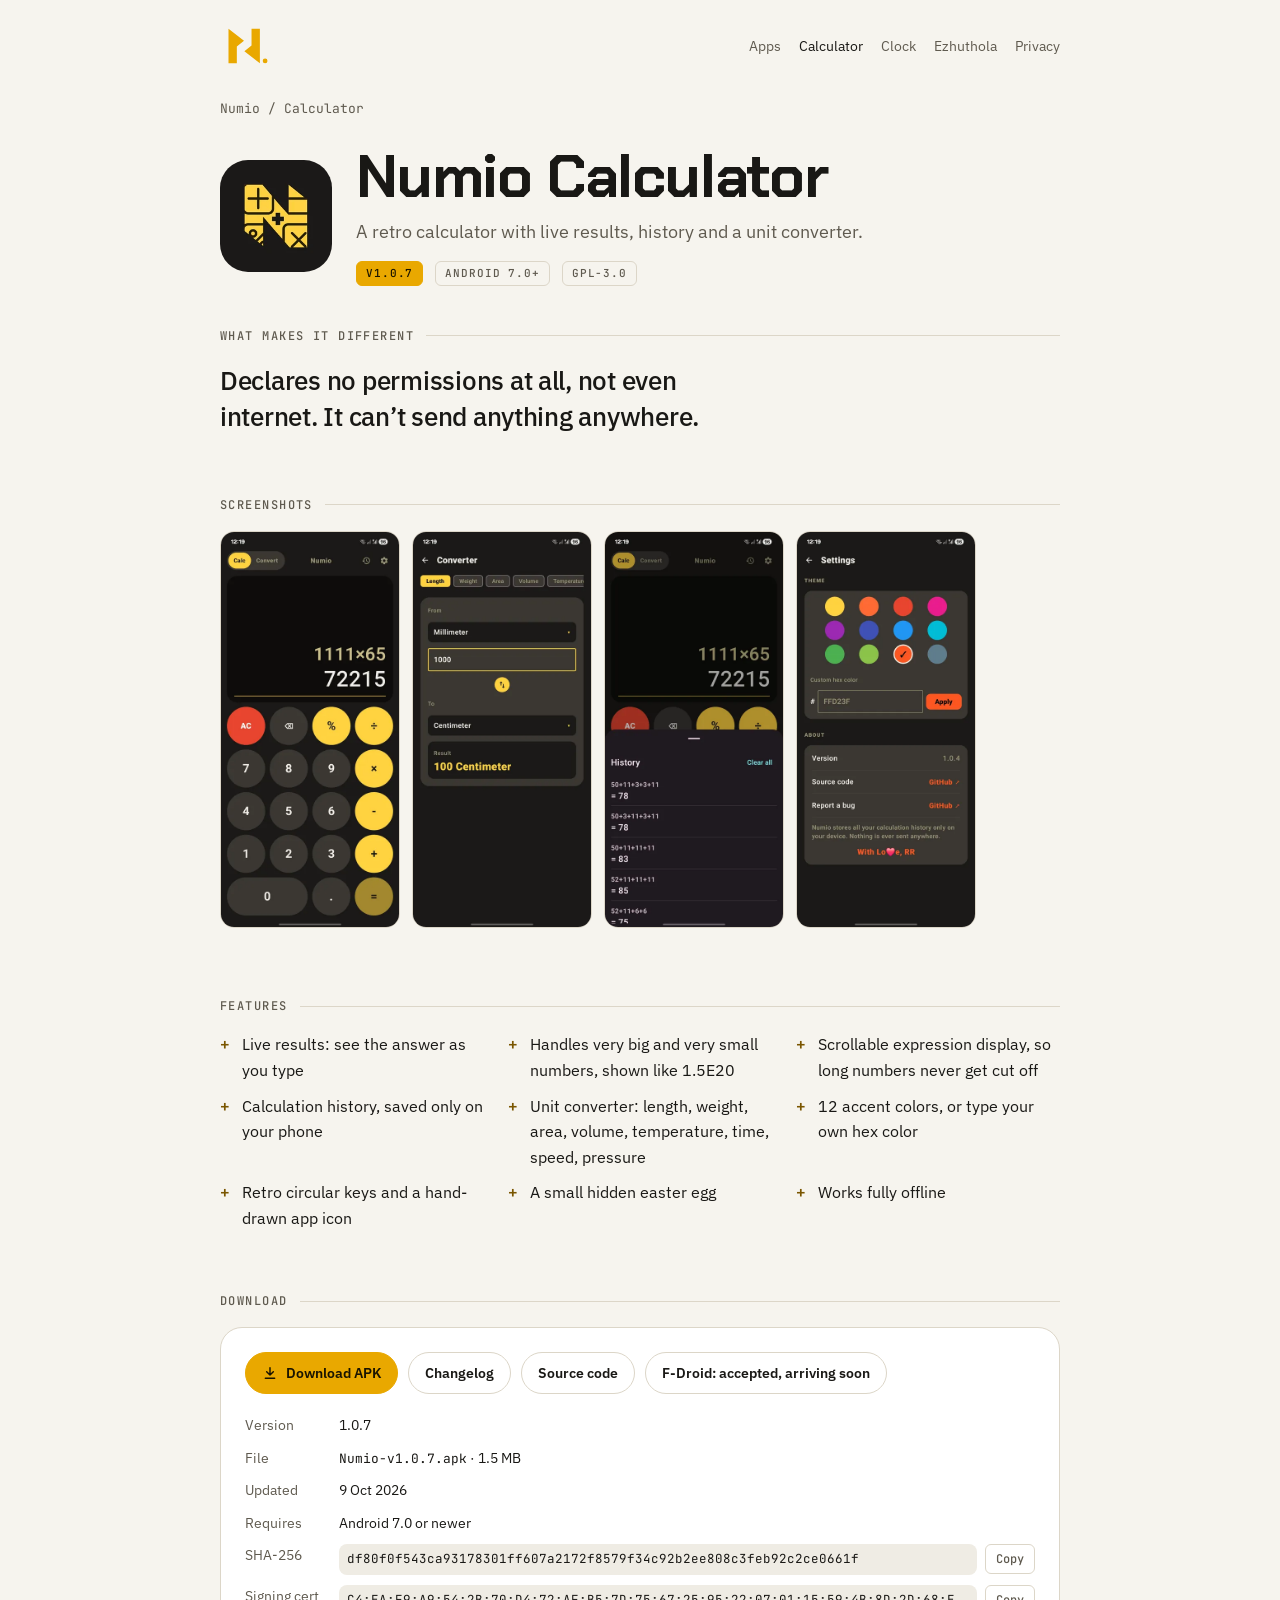
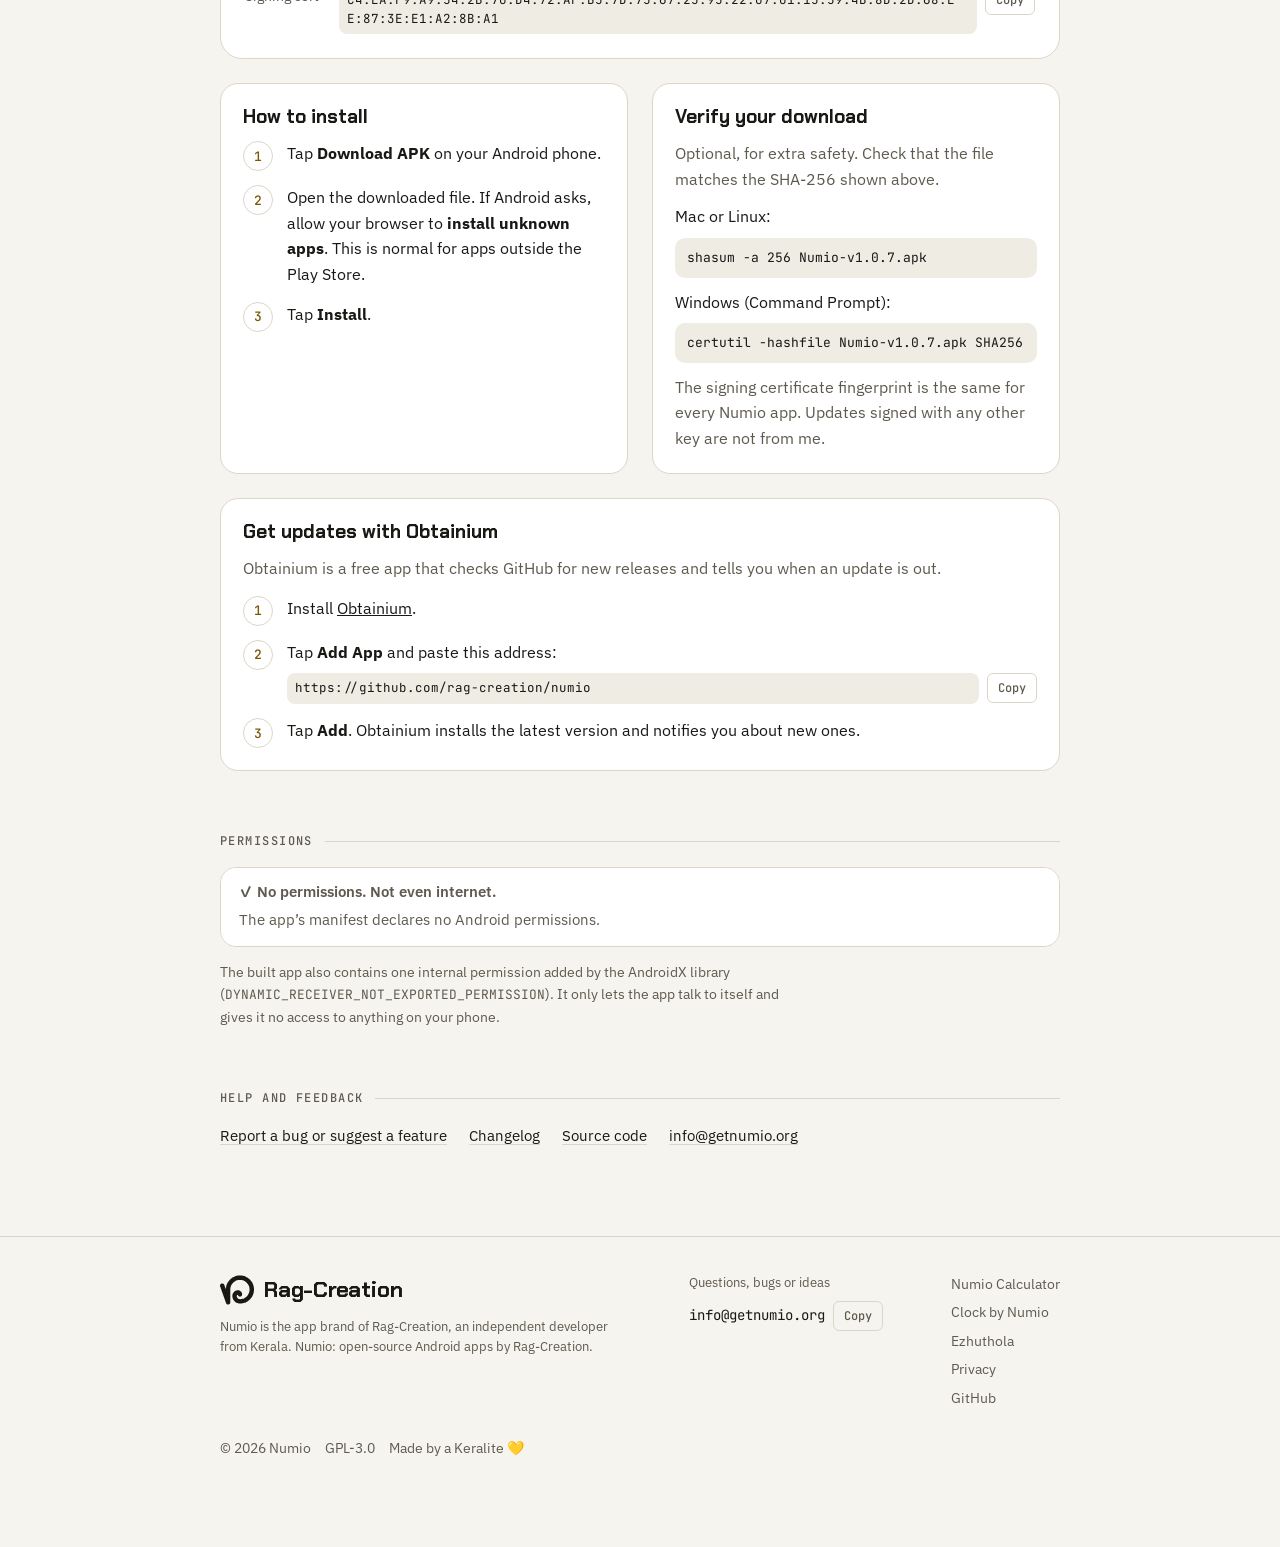
==== commit 45bc5806: "Update site: Ezhuthola released and accepted on F-Droid, Calculator 1.0.7 accepted, Clock 1.3.0" ====
--- a/calculator/index.html
+++ b/calculator/index.html
@@ -25,7 +25,7 @@
 <meta name="twitter:image" content="https://getnumio.org/assets/img/og.png">
 <link rel="preload" href="/assets/fonts/chakra-petch-700.woff" as="font" type="font/woff" crossorigin><link rel="preload" href="/assets/fonts/ibm-plex-sans.woff" as="font" type="font/woff" crossorigin>
 <link rel="stylesheet" href="/assets/site.css">
-<script type="application/ld+json">{"@context": "https://schema.org", "@type": "SoftwareApplication", "name": "Numio Calculator", "operatingSystem": "Android 7.0+", "applicationCategory": "UtilitiesApplication", "description": "A retro calculator with a dark unibody design and a yellow glow. Live results as you type, full history, and a unit converter built in.", "url": "https://getnumio.org/calculator/", "license": "https://www.gnu.org/licenses/gpl-3.0.html", "author": {"@type": "Person", "name": "Rag-Creation", "url": "https://github.com/rag-creation"}, "offers": {"@type": "Offer", "price": "0", "priceCurrency": "USD"}, "softwareVersion": "1.0.4", "downloadUrl": "https://github.com/rag-creation/numio/releases/latest", "fileSize": "1.5 MB", "image": "https://getnumio.org/assets/img/calculator.webp", "screenshot": ["https://getnumio.org/assets/img/calculator-1.webp", "https://getnumio.org/assets/img/calculator-2.webp", "https://getnumio.org/assets/img/calculator-3.webp", "https://getnumio.org/assets/img/calculator-4.webp"]}</script>
+<script type="application/ld+json">{"@context": "https://schema.org", "@type": "SoftwareApplication", "name": "Numio Calculator", "operatingSystem": "Android 7.0+", "applicationCategory": "UtilitiesApplication", "description": "A retro calculator with a dark unibody design and a yellow glow. Live results as you type, full history, and a unit converter built in.", "url": "https://getnumio.org/calculator/", "license": "https://www.gnu.org/licenses/gpl-3.0.html", "author": {"@type": "Person", "name": "Rag-Creation", "url": "https://github.com/rag-creation"}, "offers": {"@type": "Offer", "price": "0", "priceCurrency": "USD"}, "softwareVersion": "1.0.7", "downloadUrl": "https://github.com/rag-creation/numio/releases/latest", "fileSize": "1.5 MB", "image": "https://getnumio.org/assets/img/calculator.webp", "screenshot": ["https://getnumio.org/assets/img/calculator-1.webp", "https://getnumio.org/assets/img/calculator-2.webp", "https://getnumio.org/assets/img/calculator-3.webp", "https://getnumio.org/assets/img/calculator-4.webp"]}</script>
 </head>
 <body>
 <a class="skip" href="#main">Skip to content</a>
@@ -49,7 +49,7 @@
     <div>
       <h1 id="app-title">Numio Calculator</h1>
       <p>A retro calculator with live results, history and a unit converter.</p>
-      <div class="app-head"><span class="status live">v1.0.4</span><span class="status">Android 7.0+</span><span class="status">GPL-3.0</span></div>
+      <div class="app-head"><span class="status live">v1.0.7</span><span class="status">Android 7.0+</span><span class="status">GPL-3.0</span></div>
     </div>
   </section>
 
@@ -65,7 +65,7 @@
 
   <section class="block" aria-labelledby="feat-label">
     <h2 class="section-label" id="feat-label">Features</h2>
-    <ul class="featlist"><li>Live results: see the answer as you type</li><li>Scrollable expression display, so long numbers never get cut off</li><li>Calculation history, saved only on your phone</li><li>Unit converter: length, weight, area, volume, temperature, time, speed, pressure</li><li>12 accent colors, or type your own hex color</li><li>Retro circular keys and a hand-drawn app icon</li><li>A small hidden easter egg</li><li>Works fully offline</li></ul>
+    <ul class="featlist"><li>Live results: see the answer as you type</li><li>Handles very big and very small numbers, shown like 1.5E20</li><li>Scrollable expression display, so long numbers never get cut off</li><li>Calculation history, saved only on your phone</li><li>Unit converter: length, weight, area, volume, temperature, time, speed, pressure</li><li>12 accent colors, or type your own hex color</li><li>Retro circular keys and a hand-drawn app icon</li><li>A small hidden easter egg</li><li>Works fully offline</li></ul>
   </section>
 
   <section class="block" id="download" aria-labelledby="dl-label">
@@ -75,14 +75,14 @@
         <a class="btn primary" href="https://github.com/rag-creation/numio/releases/latest" target="_blank" rel="noopener"><svg viewBox="0 0 24 24" fill="none" stroke="currentColor" stroke-width="2.2" stroke-linecap="round" stroke-linejoin="round" aria-hidden="true"><path d="M12 4v11M7 10l5 5 5-5M5 20h14"/></svg>Download APK</a>
         <a class="btn" href="https://github.com/rag-creation/numio/releases" target="_blank" rel="noopener">Changelog</a>
         <a class="btn" href="https://github.com/rag-creation/numio" target="_blank" rel="noopener">Source code</a>
-        <span class="btn ghost" aria-disabled="true">F-Droid: in review</span>
+        <a class="btn" href="https://f-droid.org/packages/com.rr.numio/" target="_blank" rel="noopener">F-Droid: accepted, arriving soon</a>
       </div>
       <dl class="facts">
-        <dt>Version</dt><dd>1.0.4</dd>
-        <dt>File</dt><dd><code>Numio-v1.0.4.apk</code> · 1.5 MB</dd>
-        <dt>Updated</dt><dd>27 Sep 2026</dd>
+        <dt>Version</dt><dd>1.0.7</dd>
+        <dt>File</dt><dd><code>Numio-v1.0.7.apk</code> · 1.5 MB</dd>
+        <dt>Updated</dt><dd>9 Oct 2026</dd>
         <dt>Requires</dt><dd>Android 7.0 or newer</dd>
-        <dt>SHA-256</dt><dd><div class="hash"><code id="sha-calculator">7044eeef5433d48d1ff7141f0f311cb6d23cc2b6ae475230e272f37eaede5a15</code><button class="copy" data-copy="sha-calculator" type="button">Copy</button></div></dd>
+        <dt>SHA-256</dt><dd><div class="hash"><code id="sha-calculator">df80f0f543ca93178301ff607a2172f8579f34c92b2ee808c3feb92c2ce0661f</code><button class="copy" data-copy="sha-calculator" type="button">Copy</button></div></dd>
         <dt>Signing cert</dt><dd><div class="hash"><code id="cert-calculator">C4:EA:F9:A9:54:2B:70:D4:72:AF:B5:7D:75:67:25:95:22:07:01:15:59:4B:8D:2D:68:EE:87:3E:E1:A2:8B:A1</code><button class="copy" data-copy="cert-calculator" type="button">Copy</button></div></dd>
       </dl>
     </div>
@@ -99,9 +99,9 @@
           <h3>Verify your download</h3>
           <p class="muted">Optional, for extra safety. Check that the file matches the SHA-256 shown above.</p>
           <p style="margin-top:12px">Mac or Linux:</p>
-          <pre class="cmd">shasum -a 256 Numio-v1.0.4.apk</pre>
+          <pre class="cmd">shasum -a 256 Numio-v1.0.7.apk</pre>
           <p style="margin-top:12px">Windows (Command Prompt):</p>
-          <pre class="cmd">certutil -hashfile Numio-v1.0.4.apk SHA256</pre>
+          <pre class="cmd">certutil -hashfile Numio-v1.0.7.apk SHA256</pre>
           <p class="muted" style="margin-top:12px">The signing certificate fingerprint is the same for every Numio app. Updates signed with any other key are not from me.</p>
         </div>
     </div>
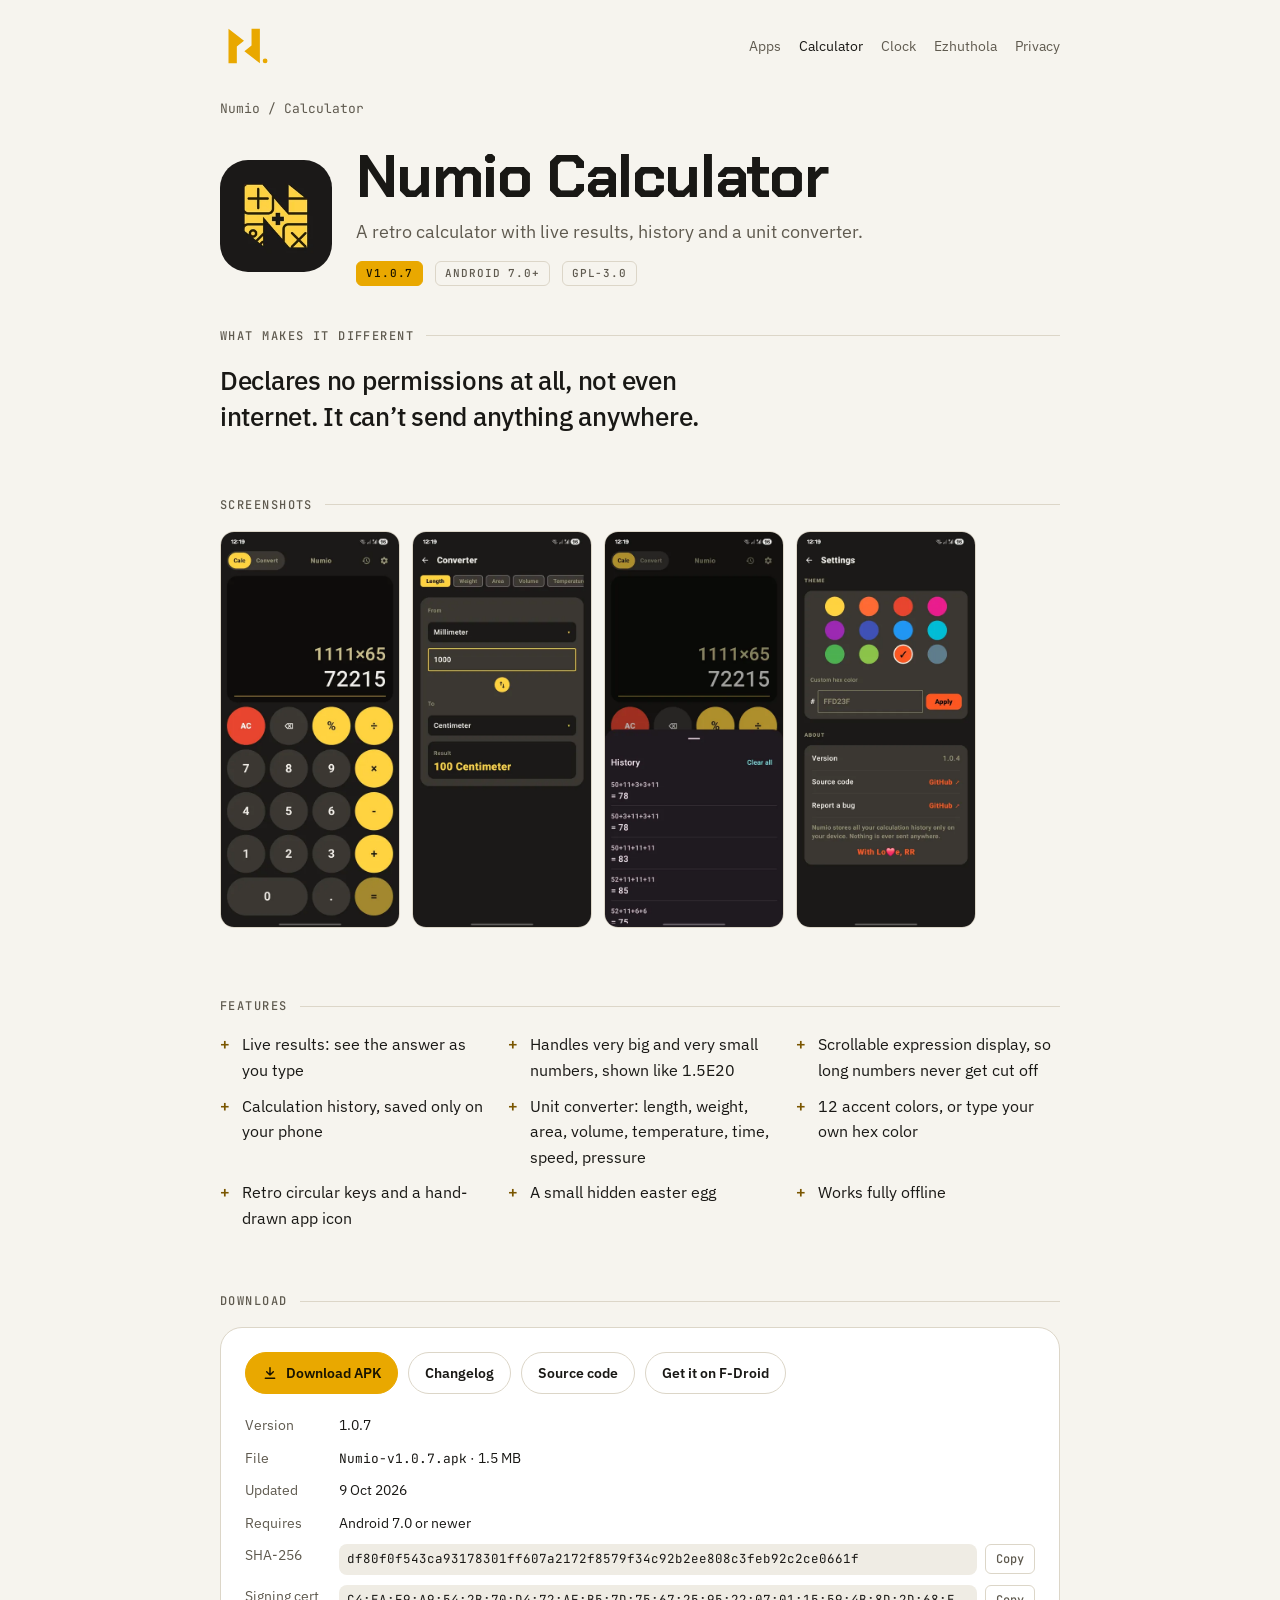
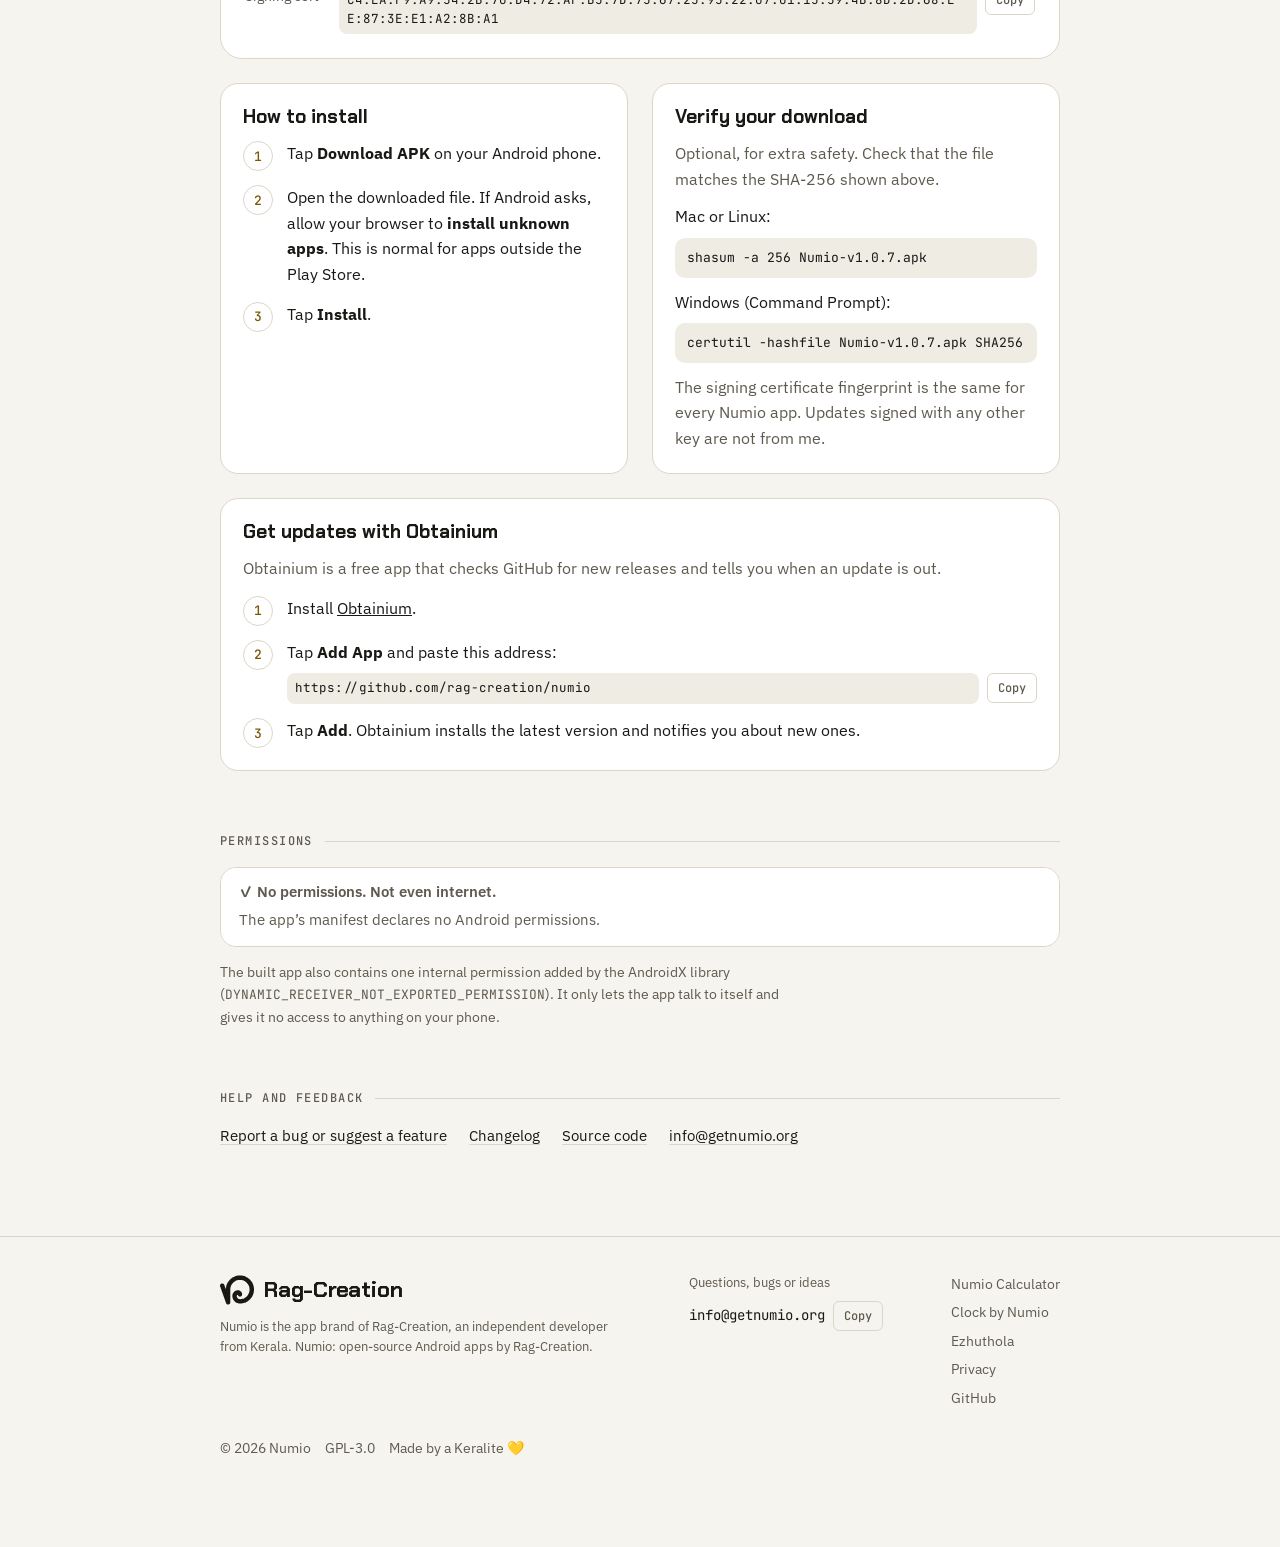
==== commit d6e64543: "Calculator and Ezhuthola are on F-Droid now" ====
--- a/calculator/index.html
+++ b/calculator/index.html
@@ -75,7 +75,7 @@
         <a class="btn primary" href="https://github.com/rag-creation/numio/releases/latest" target="_blank" rel="noopener"><svg viewBox="0 0 24 24" fill="none" stroke="currentColor" stroke-width="2.2" stroke-linecap="round" stroke-linejoin="round" aria-hidden="true"><path d="M12 4v11M7 10l5 5 5-5M5 20h14"/></svg>Download APK</a>
         <a class="btn" href="https://github.com/rag-creation/numio/releases" target="_blank" rel="noopener">Changelog</a>
         <a class="btn" href="https://github.com/rag-creation/numio" target="_blank" rel="noopener">Source code</a>
-        <a class="btn" href="https://f-droid.org/packages/com.rr.numio/" target="_blank" rel="noopener">F-Droid: accepted, arriving soon</a>
+        <a class="btn" href="https://f-droid.org/packages/com.rr.numio/" target="_blank" rel="noopener">Get it on F-Droid</a>
       </div>
       <dl class="facts">
         <dt>Version</dt><dd>1.0.7</dd>
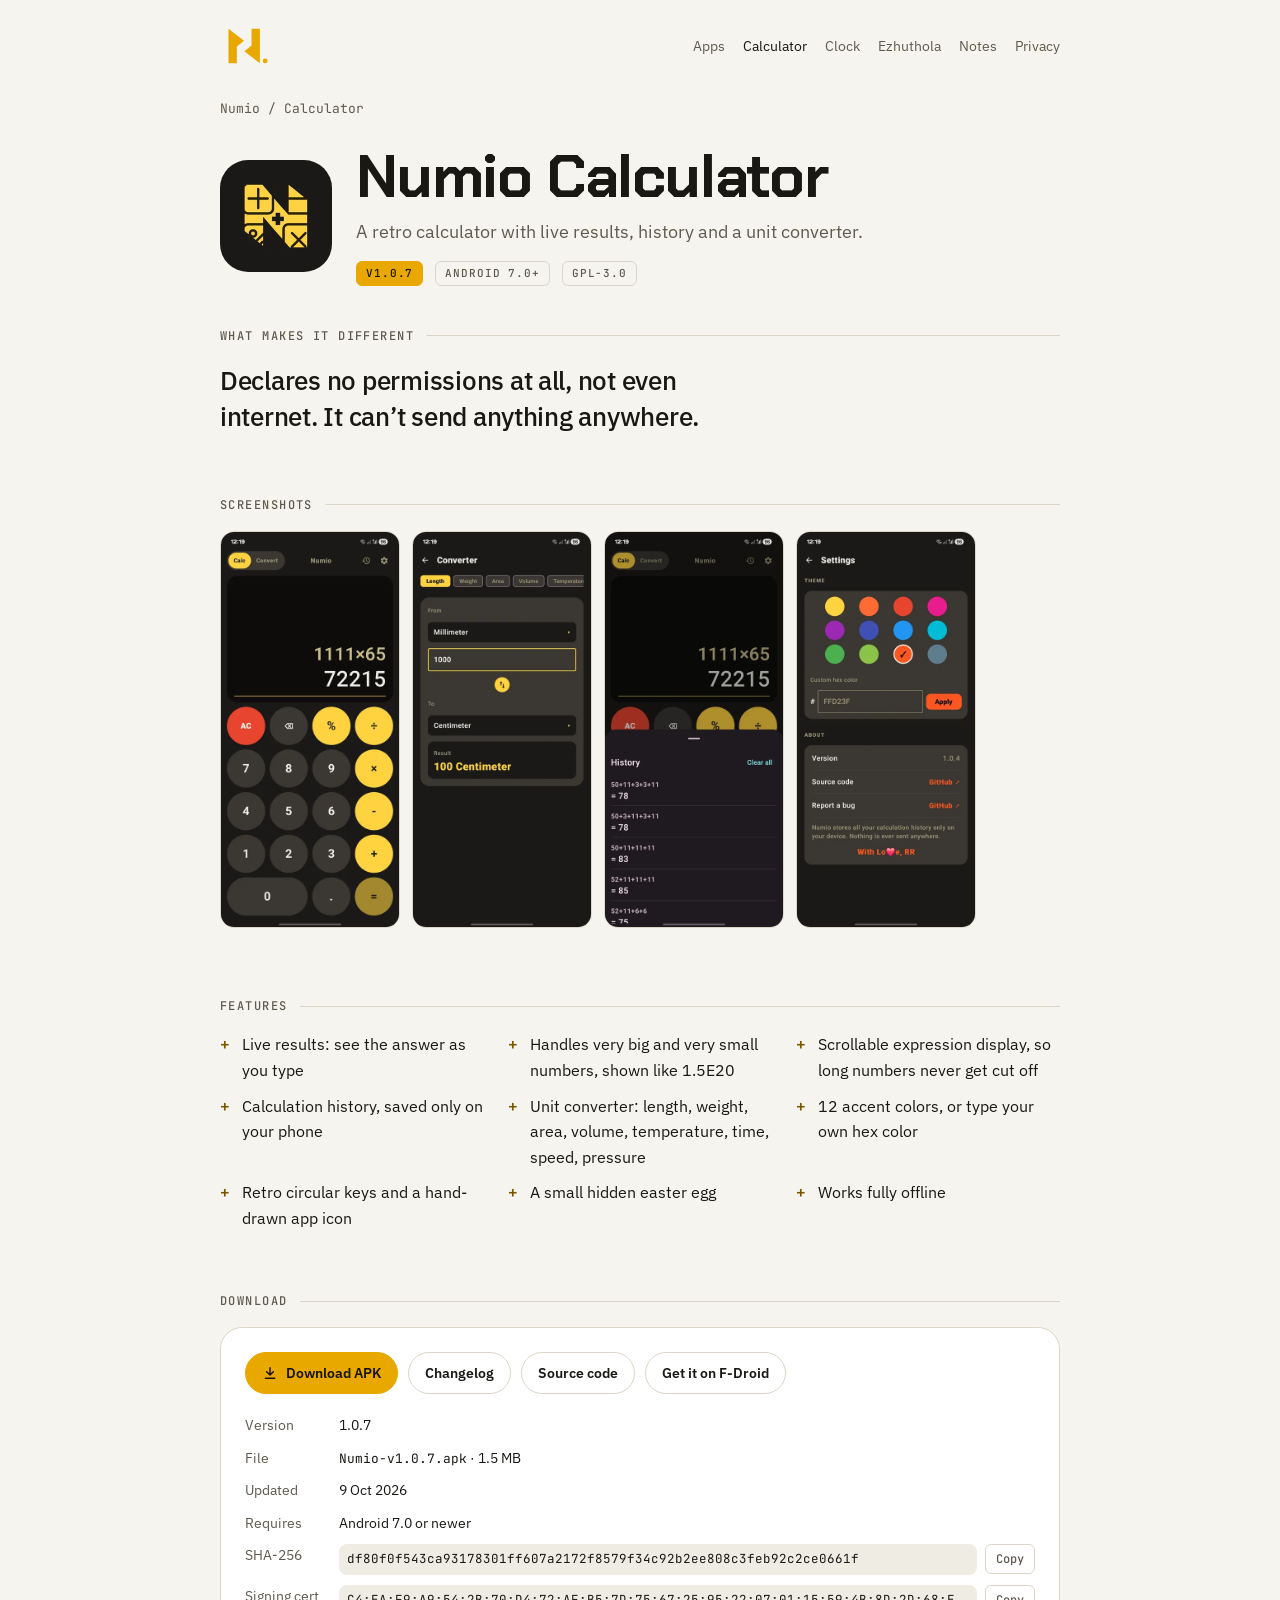
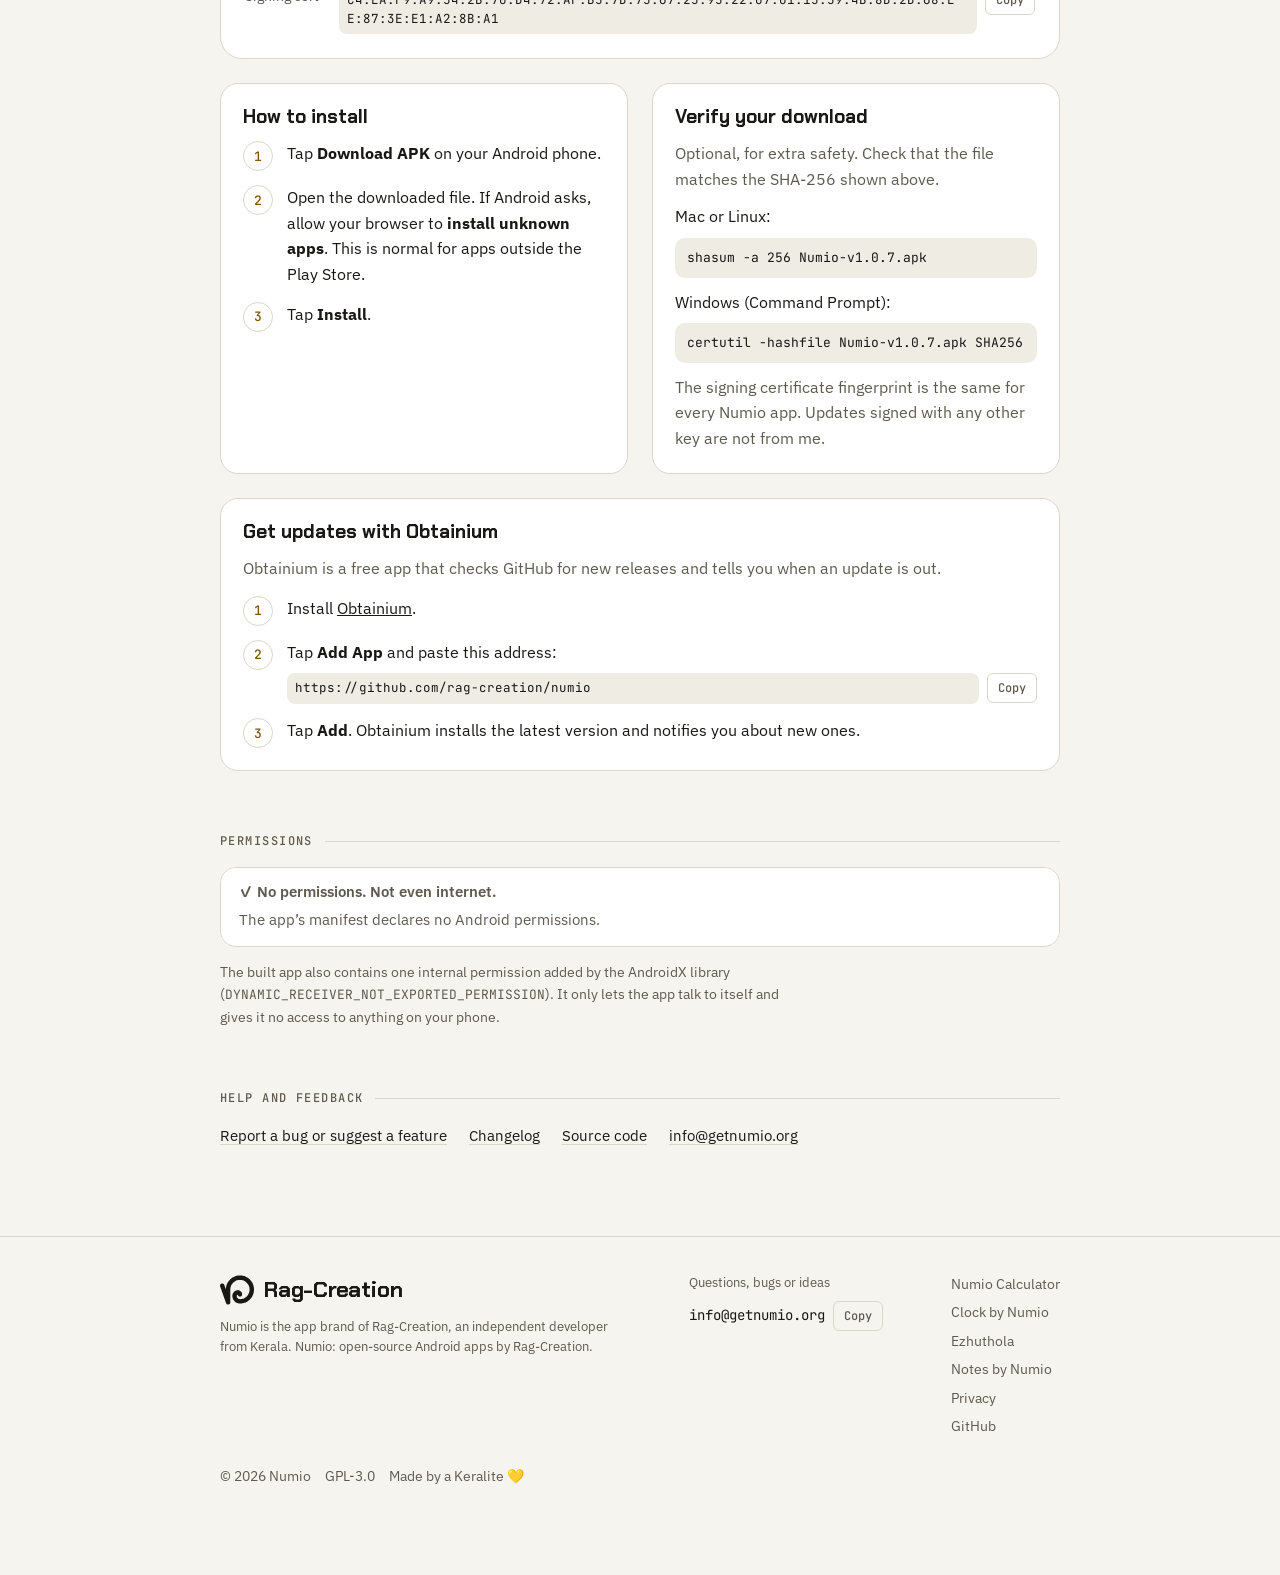
==== commit a5acff94: "Add Notes by Numio, Decibel by Numio in testing" ====
--- a/calculator/index.html
+++ b/calculator/index.html
@@ -37,6 +37,7 @@
       <a href="/calculator/" aria-current="page">Calculator</a>
       <a href="/clock/">Clock</a>
       <a href="/ezhuthola/">Ezhuthola</a>
+      <a href="/notes/">Notes</a>
       <a href="/privacy/">Privacy</a>
     </nav>
   </header>
@@ -152,6 +153,7 @@
         <a href="/calculator/">Numio Calculator</a>
         <a href="/clock/">Clock by Numio</a>
         <a href="/ezhuthola/">Ezhuthola</a>
+        <a href="/notes/">Notes by Numio</a>
         <a href="/privacy/">Privacy</a>
         <a href="https://github.com/rag-creation" target="_blank" rel="noopener">GitHub</a>
       </nav>
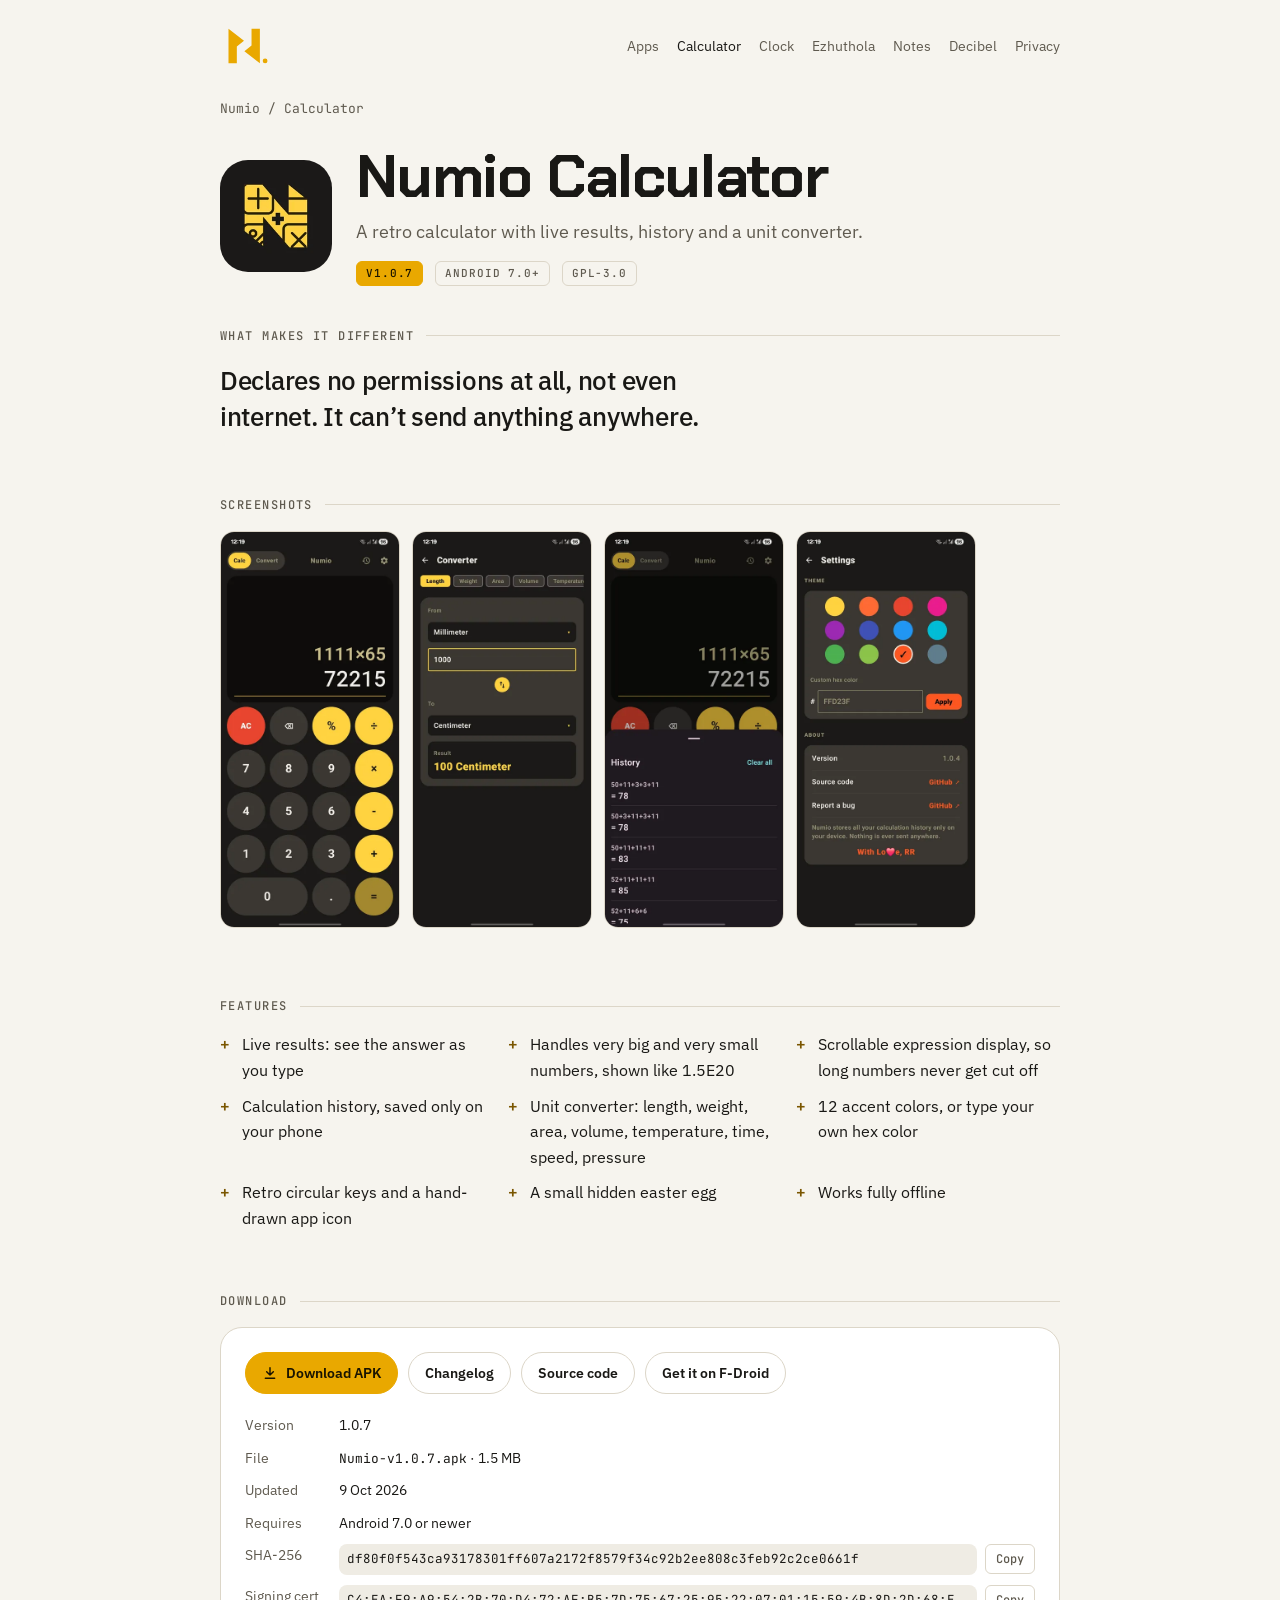
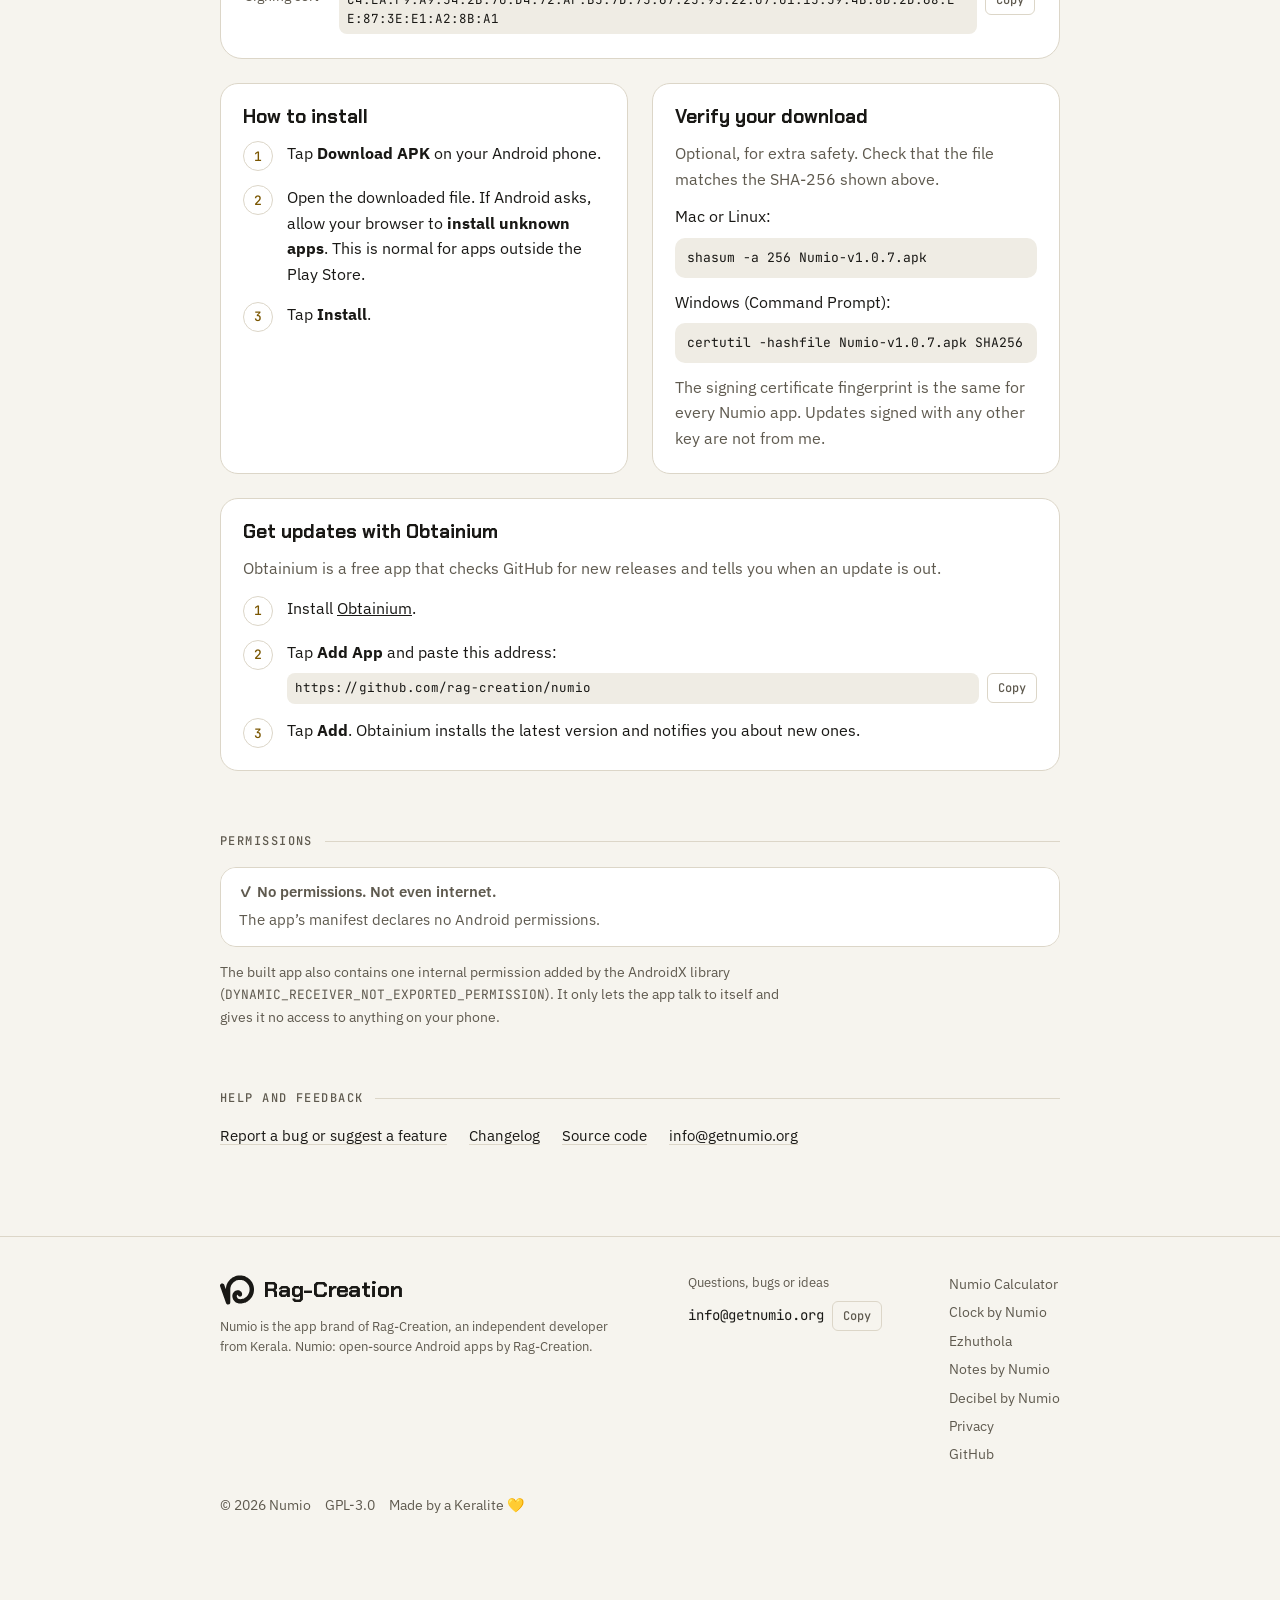
==== commit 19eb6137: "Decibel 1.0.0: own page, download card, nav and footer links Moves Decibel from Coming next to the a" ====
--- a/calculator/index.html
+++ b/calculator/index.html
@@ -38,6 +38,7 @@
       <a href="/clock/">Clock</a>
       <a href="/ezhuthola/">Ezhuthola</a>
       <a href="/notes/">Notes</a>
+      <a href="/decibel/">Decibel</a>
       <a href="/privacy/">Privacy</a>
     </nav>
   </header>
@@ -154,6 +155,7 @@
         <a href="/clock/">Clock by Numio</a>
         <a href="/ezhuthola/">Ezhuthola</a>
         <a href="/notes/">Notes by Numio</a>
+        <a href="/decibel/">Decibel by Numio</a>
         <a href="/privacy/">Privacy</a>
         <a href="https://github.com/rag-creation" target="_blank" rel="noopener">GitHub</a>
       </nav>
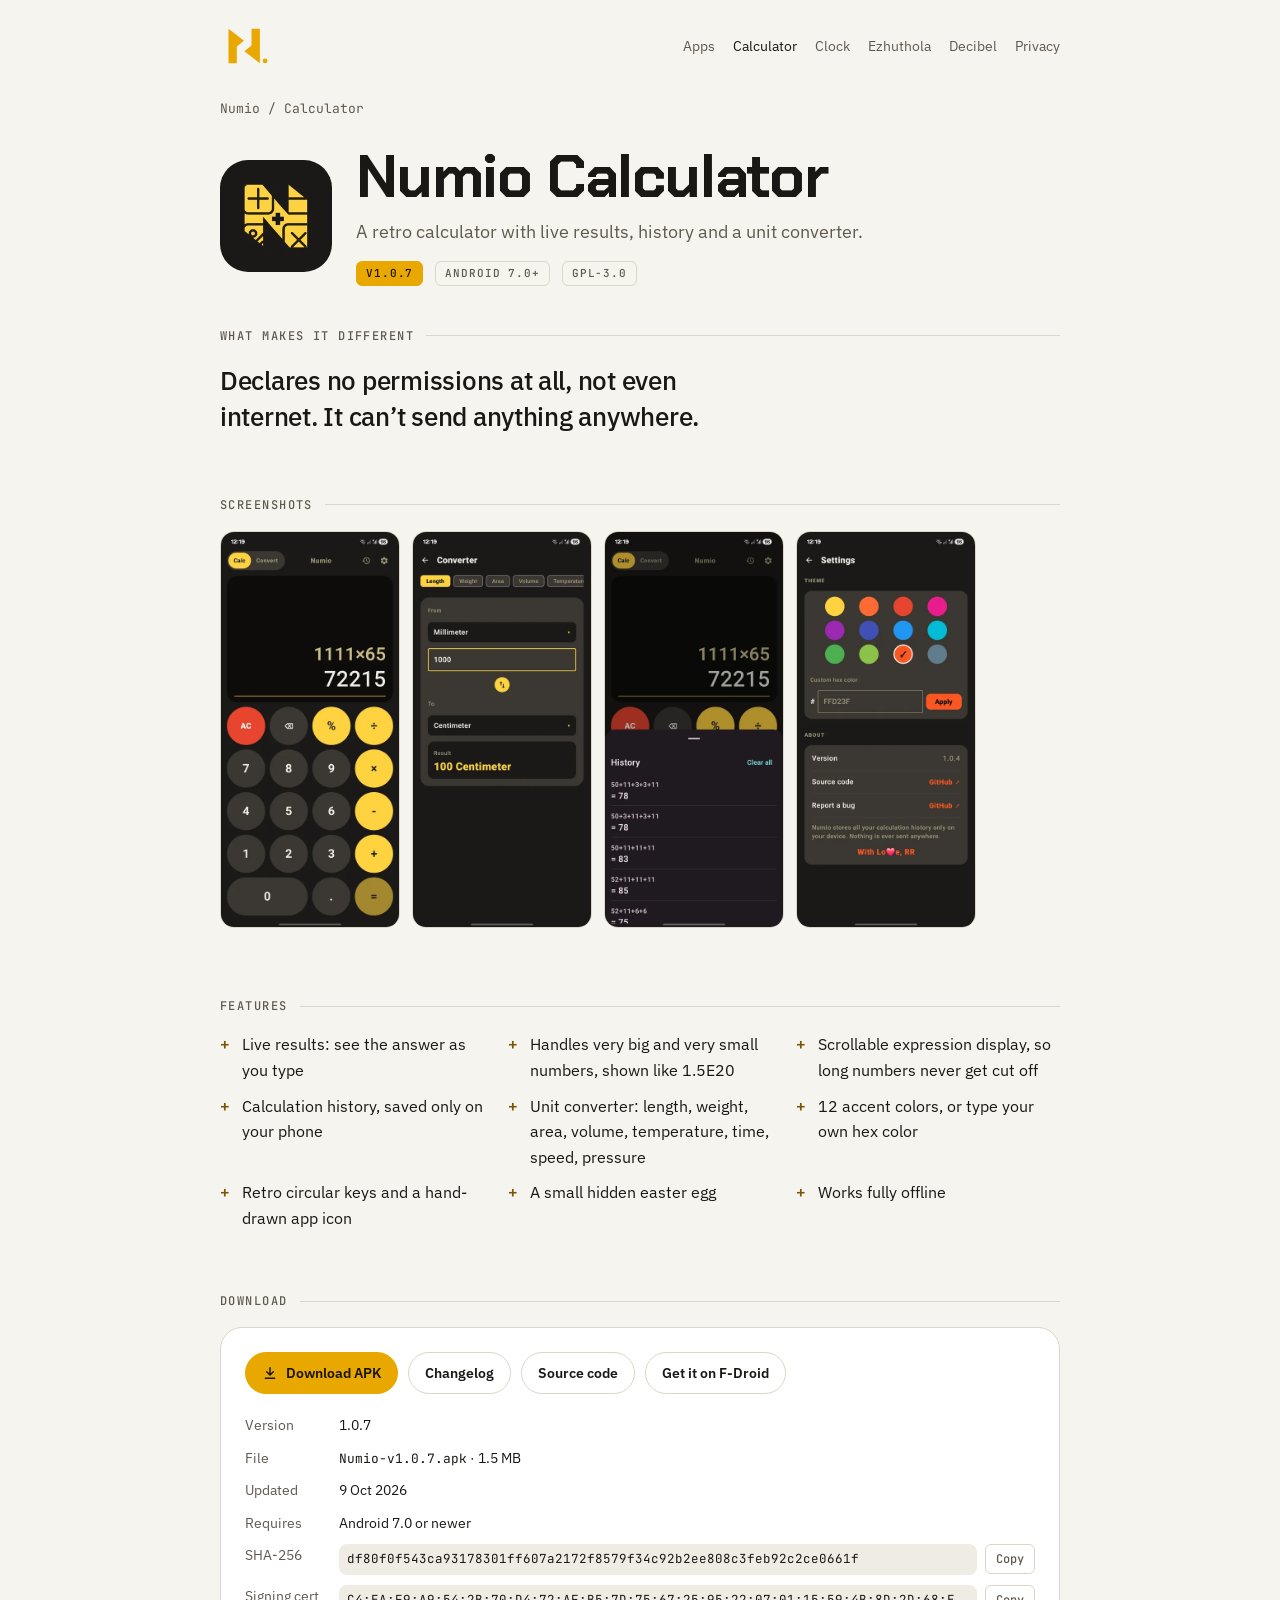
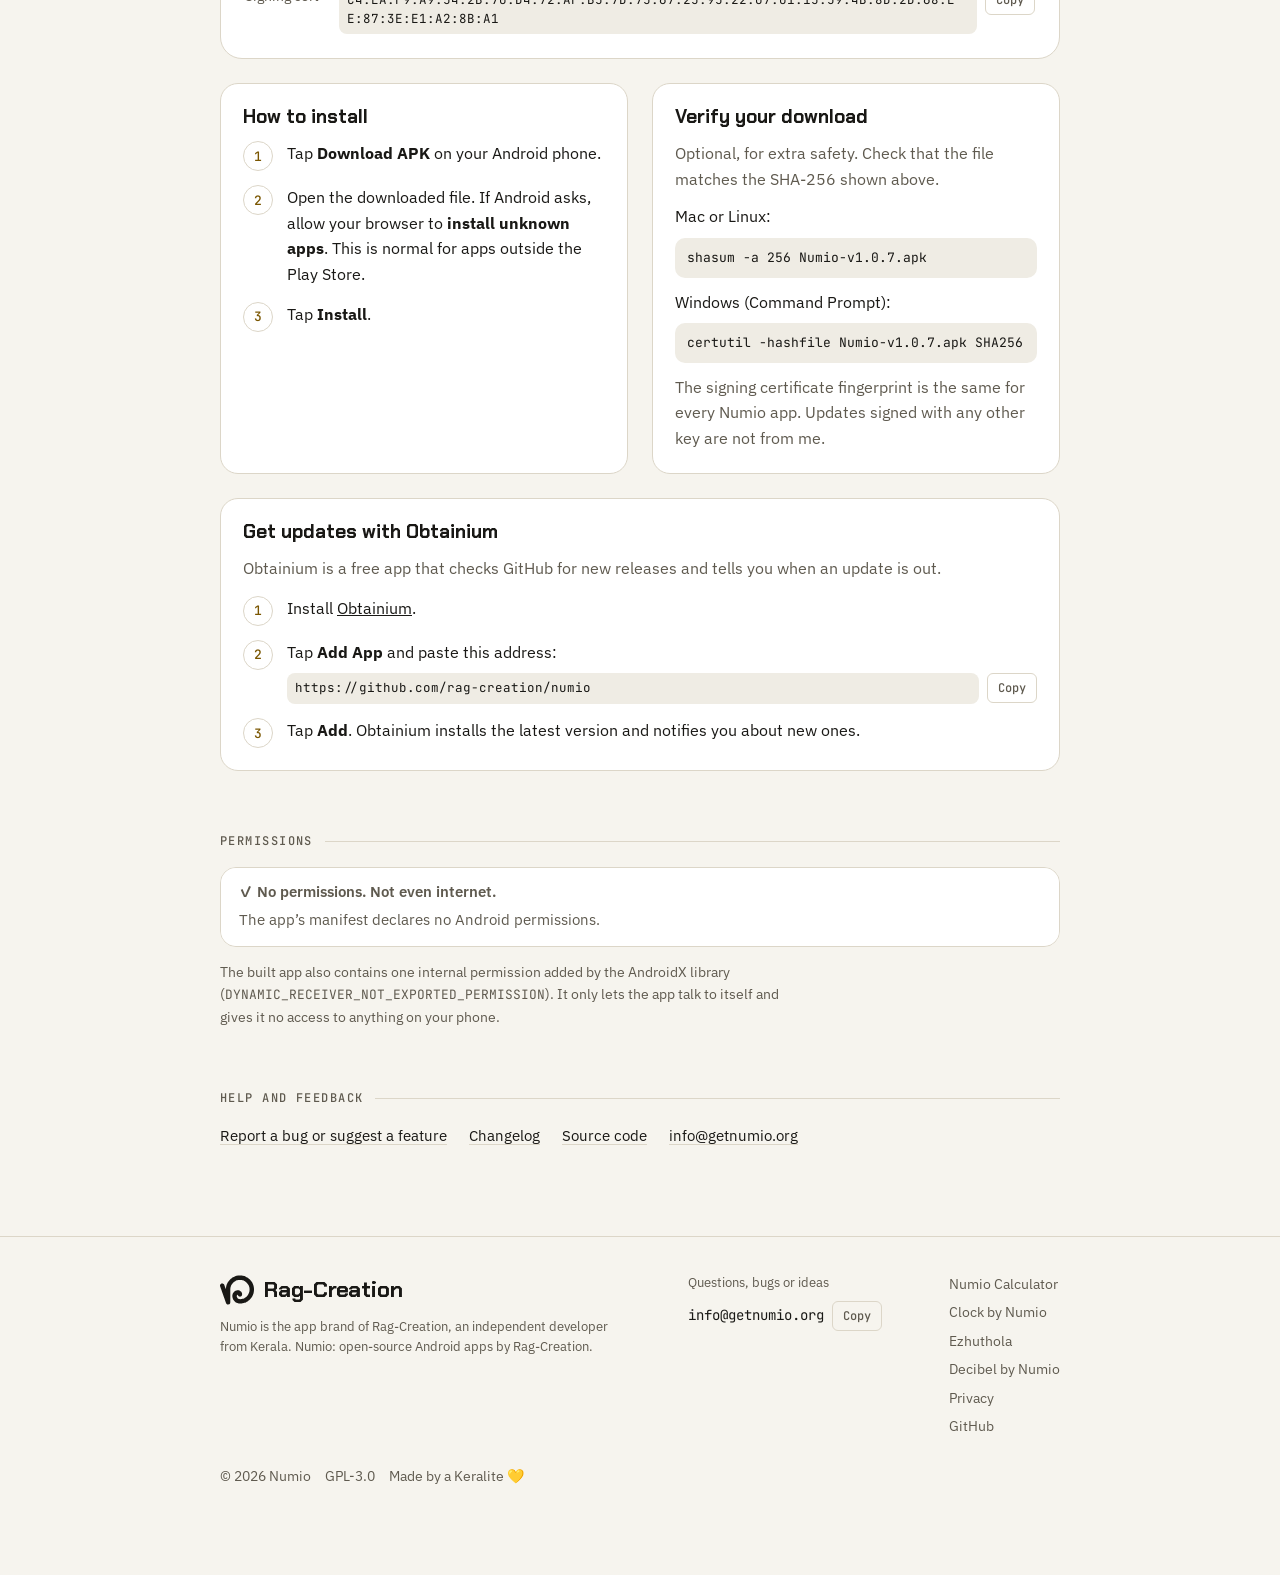
==== commit 36f9b169: "Notes back to Coming next as In testing Removes the Notes download card, page, nav and footer links " ====
--- a/calculator/index.html
+++ b/calculator/index.html
@@ -37,7 +37,6 @@
       <a href="/calculator/" aria-current="page">Calculator</a>
       <a href="/clock/">Clock</a>
       <a href="/ezhuthola/">Ezhuthola</a>
-      <a href="/notes/">Notes</a>
       <a href="/decibel/">Decibel</a>
       <a href="/privacy/">Privacy</a>
     </nav>
@@ -154,7 +153,6 @@
         <a href="/calculator/">Numio Calculator</a>
         <a href="/clock/">Clock by Numio</a>
         <a href="/ezhuthola/">Ezhuthola</a>
-        <a href="/notes/">Notes by Numio</a>
         <a href="/decibel/">Decibel by Numio</a>
         <a href="/privacy/">Privacy</a>
         <a href="https://github.com/rag-creation" target="_blank" rel="noopener">GitHub</a>
